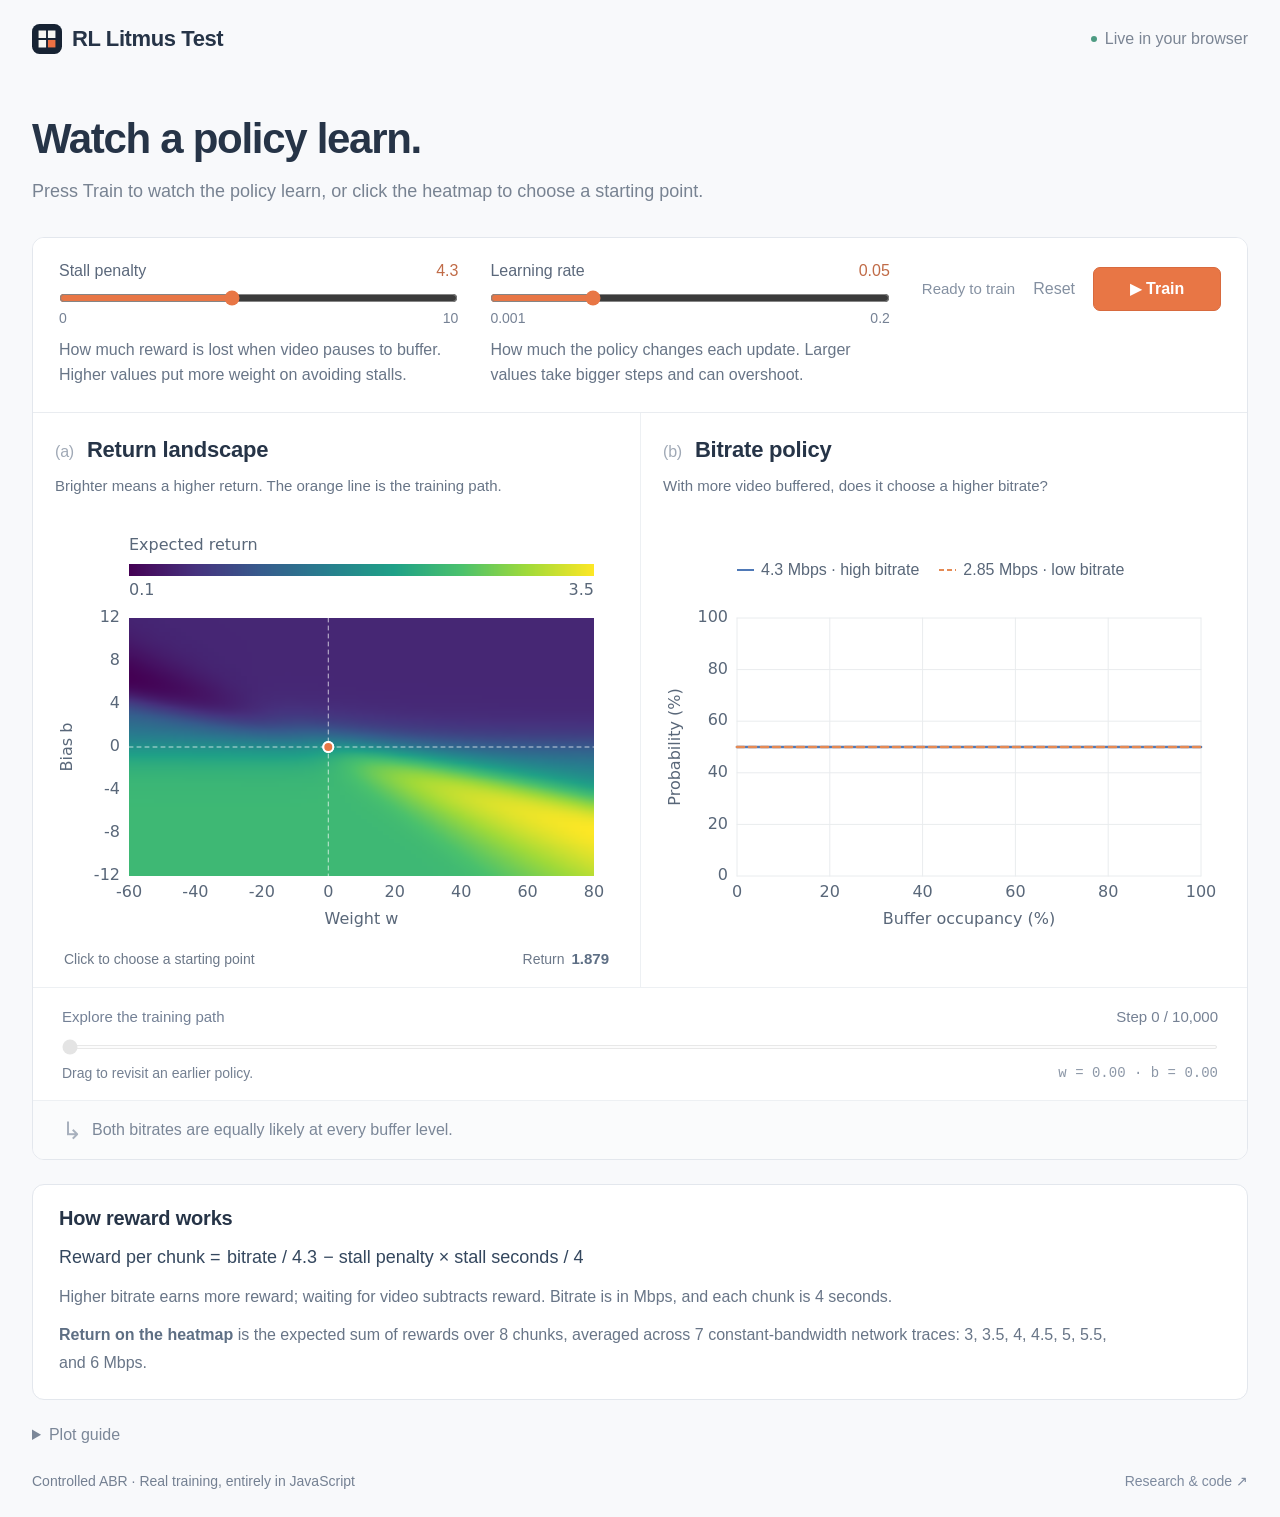
==== web/index.html @ ac9085ef "Simplify the training introduction without parameter values" ====
<!doctype html>
<html lang="en">
<head>
  <meta charset="utf-8">
  <meta name="viewport" content="width=device-width, initial-scale=1">
  <meta name="theme-color" content="#f8f9fb">
  <meta name="description" content="Train an ABR policy in your browser and watch its path across the return landscape and its bitrate choices change together.">
  <title>RL Litmus Test</title>
  <link rel="icon" href="./favicon.svg" type="image/svg+xml">
  <link rel="stylesheet" href="./style.css?v=20261016-origin0">
  <script type="module" src="./app.js?v=20261016-origin0"></script>
</head>
<body>
  <a class="skip" href="#experiment">Skip to the experiment</a>
  <header><a class="brand" href="./"><img src="./favicon.svg" alt="" width="30" height="30">RL Litmus Test</a><span class="local-note"><i aria-hidden="true"></i>Live in your browser</span></header>
  <main>
    <section class="intro"><h1>Watch a policy learn.</h1><p>Press Train to watch the policy learn, or click the heatmap to choose a starting point.</p></section>
    <section class="experiment" id="experiment" aria-label="Interactive ABR experiment">
      <div class="toolbar">
        <div class="setting-control"><label for="penalty">Stall penalty <output id="penalty-value" for="penalty">4.3</output></label><input id="penalty" type="range" min="0" max="10" step="0.1" value="4.3" aria-describedby="penalty-hint"><div class="range-limits" aria-hidden="true"><span>0</span><span>10</span></div><p id="penalty-hint">How much reward is lost when video pauses to buffer. Higher values put more weight on avoiding stalls.</p></div>
        <div class="setting-control"><label for="learning-rate">Learning rate <output id="learning-rate-value" for="learning-rate">0.05</output></label><input id="learning-rate" type="range" min="0.001" max="0.2" step="0.001" value="0.05" aria-describedby="learning-rate-hint"><div class="range-limits" aria-hidden="true"><span>0.001</span><span>0.2</span></div><p id="learning-rate-hint">How much the policy changes each update. Larger values take bigger steps and can overshoot.</p></div>
        <div class="actions"><span class="run-status" id="run-status" role="status">Preparing…</span><button id="reset-button" class="reset-button" disabled>Reset</button><button id="train-button" class="train-button" disabled>Getting ready…</button></div>
      </div>
      <p class="error" id="error-message" role="alert" hidden></p>
      <div class="plots">
        <section class="plot-panel" aria-labelledby="landscape-title"><div class="plot-heading"><h2 id="landscape-title"><span>(a)</span> Return landscape</h2><p>Brighter means a higher return. The orange line is the training path.</p></div><div class="map-wrap"><canvas id="landscape-chart" tabindex="0" role="img" aria-label="Expected return over policy weight and bias. Click to set the starting policy; arrow keys also move the starting point." title="Click to choose a starting point. Arrow keys move it when the map has keyboard focus."></canvas><div class="map-loading" id="map-loading">Computing the landscape…</div></div><div class="plot-footer"><span class="map-hint">Click to choose a starting point</span><span>Return <strong id="current-return">—</strong></span></div></section>
        <section class="plot-panel" aria-labelledby="policy-title"><div class="plot-heading"><h2 id="policy-title"><span>(b)</span> Bitrate policy</h2><p>With more video buffered, does it choose a higher bitrate?</p></div><div class="policy-visual"><div class="legend" aria-label="Bitrate legend"><span><i class="high-line" aria-hidden="true"></i>4.3 Mbps · high bitrate</span><span><i class="low-line" aria-hidden="true"></i>2.85 Mbps · low bitrate</span></div><canvas id="policy-chart" role="img" aria-label="Probability of selecting either bitrate as the video buffer fills"></canvas></div></section>
      </div>
      <div class="playback"><div class="playback-labels"><label for="timeline">Explore the training path</label><output id="step-label" for="timeline">Step 0 / 10,000</output></div><input id="timeline" type="range" min="0" max="0" value="0" step="1" disabled aria-describedby="timeline-hint"><div class="playback-notes"><span id="timeline-hint">Drag to revisit an earlier policy.</span><span id="parameters">w = 0.00 · b = 0.00</span></div></div>
      <div class="policy-note"><span aria-hidden="true">↳</span><p id="policy-summary">Choose a start, then train the policy.</p></div>
    </section>
    <section class="reward-guide" aria-labelledby="reward-title">
      <h2 id="reward-title">How reward works</h2>
      <p class="reward-formula" id="reward-formula"><span>Reward per chunk =</span> <span>bitrate / 4.3</span> <span>− stall penalty × stall seconds / 4</span></p>
      <p>Higher bitrate earns more reward; waiting for video subtracts reward. Bitrate is in Mbps, and each chunk is 4 seconds.</p>
      <p><strong>Return on the heatmap</strong> is the expected sum of rewards over 8 chunks, averaged across 7 constant-bandwidth network traces: 3, 3.5, 4, 4.5, 5, 5.5, and 6 Mbps.</p>
    </section>
    <details class="about" id="method-details"><summary>Plot guide</summary><div><p><strong>Heatmap:</strong> the axes are policy weight <em>w</em> and bias <em>b</em>. Color shows expected return; the orange line traces the training updates.</p><p><strong>Policy:</strong> the curves show each bitrate’s selection probability at the chosen step. Buffer occupancy of 100% means 60 seconds of video ready to play.</p><p><strong>Controls:</strong> drag the timeline to inspect earlier steps. Each run stops at 10,000 steps. Train again starts fresh. Reset, a setting change, or a heatmap click resets training.</p></div></details>
  </main>
  <footer><span>Controlled ABR · Real training, entirely in JavaScript</span><a href="https://github.com/illinois-nsai/Demystify_ML" target="_blank" rel="noreferrer">Research & code ↗</a></footer>
  <noscript><p class="error">Please enable JavaScript to explore the figure.</p></noscript>
</body>
</html>
---- web/style.css ----
:root{font-family:Inter,-apple-system,BlinkMacSystemFont,"Segoe UI",sans-serif;color:#263447;background:#f8f9fb;font-synthesis:none;--orange:#e87645;--muted:#788392;--border:#e3e7ed}*{box-sizing:border-box}body{margin:0}a{color:inherit;text-decoration:none}button,input,select{font:inherit}button{cursor:pointer}button:disabled{opacity:.5;cursor:wait}button:focus-visible,a:focus-visible,summary:focus-visible,input:focus-visible,select:focus-visible,canvas:focus-visible{outline:3px solid #e8764566;outline-offset:4px}[hidden]{display:none!important}.skip{position:absolute;left:20px;top:-50px;background:#fff;padding:10px;z-index:2}.skip:focus{top:10px}header,main,footer{max-width:1280px;margin:auto;padding-left:32px;padding-right:32px}header{height:77px;display:flex;align-items:center;justify-content:space-between}.brand{display:flex;align-items:center;gap:10px;font-size:22px;letter-spacing:-.4px;font-weight:650}.local-note{font-size:16px;color:#7b8594;display:flex;align-items:center;gap:8px}.local-note i{width:6px;height:6px;border-radius:50%;background:#4d9b82}.intro{padding:24px 0 29px}h1{font-size:42px;line-height:1.2;letter-spacing:-1.3px;font-weight:600;margin:13px 0 12px}.intro p{font-size:18px;line-height:1.75;color:#788392;margin:0}.experiment{background:#fff;border:1px solid var(--border);border-radius:12px;overflow:hidden;scroll-margin-top:15px}.toolbar{display:grid;grid-template-columns:minmax(0,1fr) minmax(0,1fr) auto;align-items:start;gap:32px;padding:24px 26px;border-bottom:1px solid #e9ecf0;background:#fff}.actions{display:flex;align-items:center;gap:18px;margin-left:auto;padding-top:5px}.run-status{font-size:15px;color:#8591a2;white-space:nowrap}.train-button{min-width:128px;background:var(--orange);border:1px solid #d86a3e;border-radius:7px;padding:11px 15px;color:#fff;font-size:16px;font-weight:600;white-space:nowrap}.train-button:hover{background:#dc6b3e}.train-button[data-running=true]{background:#2f4057;border-color:#2f4057}.reset-button{font-size:16px;color:#8490a1;background:none;border:0;padding:7px 0}.reset-button:hover{color:#c16a43}.plots{display:grid;grid-template-columns:1fr 1fr}.plot-panel{min-width:0;padding:24px 22px 16px}.plot-panel+.plot-panel{border-left:1px solid #edf0f3}.plot-heading h2{font-size:22px;font-weight:600;margin:0;letter-spacing:-.2px}.plot-heading h2 span{font-size:16px;font-weight:450;color:#a0a9b6;margin-right:7px}.plot-heading p{font-size:15px;line-height:1.7;color:#687587;margin:10px 0 13px;min-height:52px}.map-wrap{position:relative}canvas,.policy-visual{display:block;width:100%;height:400px}#landscape-chart{cursor:crosshair}.map-loading{position:absolute;inset:0;background:#fffffff0;display:flex;align-items:center;justify-content:center;font-size:16px;color:#8d97a6;pointer-events:none}.plot-footer{display:flex;align-items:center;justify-content:space-between;gap:12px;font-size:14px;color:#6c7889;padding:10px 9px 0;min-height:30px}.plot-footer strong{color:#5e6f85;font-size:15px;font-weight:550;font-variant-numeric:tabular-nums;margin-left:3px}.high-line{background:#4f79b7}.low-line{background:repeating-linear-gradient(90deg,#e58a54 0 5px,transparent 5px 8px)}.playback{padding:18px 29px 16px;border-top:1px solid #edf0f3}.playback-labels{display:flex;align-items:center;justify-content:space-between;gap:12px;font-size:15px;color:#748196}.playback-labels label{font-weight:500}.playback-labels output{font-size:15px;font-variant-numeric:tabular-nums;color:#758194}.playback input{display:block;width:100%;height:4px;margin:17px 0 13px;accent-color:var(--orange);cursor:pointer}.playback input:disabled{cursor:default;opacity:.5}.playback-notes{display:flex;justify-content:space-between;align-items:center;gap:12px;font-size:14px;color:#748092}.playback-notes #parameters{font-variant-numeric:tabular-nums;font-family:ui-monospace,SFMono-Regular,monospace;color:#8c97a7}.policy-note{display:flex;align-items:center;gap:10px;padding:15px 29px;background:#fafbfc;border-top:1px solid #edf0f3;min-height:51px}.policy-note>span{font-size:24px;color:#a7b0bd;line-height:1}.policy-note p{font-size:16px;line-height:1.7;color:#7b8798;margin:0}.policy-note[data-kind=learned] p{color:#41856f}.policy-note[data-kind=reversed] p{color:#b9694d}.about{margin-top:22px}.about summary{font-size:16px;color:#7b8798;cursor:pointer;width:fit-content}.about>div{max-width:900px;padding:6px 0}.about p{font-size:16px;line-height:1.85;color:#7c8797;margin:13px 0}.about strong{font-weight:600;color:#5e6f84}footer{display:flex;align-items:center;justify-content:space-between;font-size:14px;color:#748092;padding-top:25px;padding-bottom:28px}footer a{color:#7d8a9e}.error{font-size:16px;color:#ac6148;background:#fff0e9;border:1px solid #f1cdbd;padding:13px;margin:16px 24px;border-radius:6px;line-height:1.6}
@media(max-width:950px){header,main,footer{padding-left:24px;padding-right:24px}.toolbar{gap:22px;padding:18px 22px}.actions{gap:14px}.plot-panel{padding:22px 14px 15px}.plot-heading p{min-height:52px}.plot-footer{font-size:14px;padding-left:0;padding-right:0}canvas,.policy-visual{height:375px}}
@media(max-width:700px){.toolbar{gap:20px 24px}.actions{flex-basis:100%;justify-content:flex-end;border-top:1px solid #eef0f3;padding-top:15px;margin-left:0}.run-status{display:inline;margin-right:auto}.plots{grid-template-columns:1fr}.plot-panel{padding:24px 20px 17px}.plot-panel+.plot-panel{border-left:0;border-top:1px solid #e9ecf0}.plot-heading p{min-height:0;margin-bottom:13px}canvas,.policy-visual{height:365px}.plot-footer{font-size:14px}.playback{padding:20px 24px 17px}.policy-note{padding:16px 24px}.map-hint{font-size:14px}}
@media(max-width:440px){header,main,footer{padding-left:17px;padding-right:17px}header{height:70px}.brand{font-size:22px}.local-note{font-size:14px;gap:6px}.intro{padding:20px 0 23px}h1{font-size:36px;letter-spacing:-1px}.intro p{font-size:16px}.toolbar{padding:19px 20px;gap:18px}.plot-panel{padding:22px 13px 17px}.plot-heading{padding:0 5px}.plot-heading h2{font-size:20px}.plot-heading p{font-size:15px}.plot-footer{padding:11px 4px 0}canvas,.policy-visual{height:340px}.playback{padding:18px 20px 17px}.playback-notes{font-size:14px}.playback-notes #parameters{font-size:14px}.policy-note{padding:14px 20px}.policy-note p{font-size:15px}.about{margin-top:20px}footer{font-size:14px;gap:20px;align-items:flex-start;padding-top:23px}.train-button{min-width:128px}.local-note i{width:5px;height:5px}}
@media(prefers-reduced-motion:reduce){*{transition:none!important}}

/* Keep larger text readable without squeezing controls or legends. */
.plot-footer{flex-wrap:wrap;row-gap:10px;line-height:1.5}.plot-footer>span:last-child{white-space:nowrap}.playback-labels,.playback-notes,footer{flex-wrap:wrap;row-gap:10px}.playback-notes{line-height:1.6}.playback-notes #parameters{font-size:14px}.playback-labels{line-height:1.5}.policy-note{align-items:flex-start}.policy-note>span{padding-top:3px}.plot-heading p{line-height:1.75}.about summary{padding:4px 0}.train-button,.reset-button{min-height:44px}
@media(max-width:700px){.actions{flex-wrap:wrap}.plot-heading p{min-height:0}.playback-labels output{white-space:nowrap}}
@media(max-width:440px){.brand{font-size:20px;flex-shrink:0}.local-note{max-width:105px;line-height:1.4}.actions{gap:12px}.run-status{margin-right:auto}.plot-footer{font-size:14px}.playback-notes #parameters{font-size:14px}footer{gap:12px}.plot-heading h2 span{font-size:16px}}

.setting-control{min-width:0}
.setting-control label{display:flex;justify-content:space-between;gap:12px;font-size:16px;color:#5b687b;font-weight:500}
.setting-control output{color:#c06b47;font-variant-numeric:tabular-nums}
.setting-control input{width:100%;display:block;accent-color:var(--orange);height:20px;margin:8px 0 0;cursor:pointer}
.range-limits{display:flex;justify-content:space-between;font-size:14px;color:#758194;line-height:1.5;font-variant-numeric:tabular-nums}
.setting-control p{font-size:16px;line-height:1.6;color:#687587;margin:8px 0 0}
.reward-guide{margin-top:24px;padding:22px 26px;border:1px solid var(--border);border-radius:12px;background:#fff}
.reward-guide h2{font-size:20px;font-weight:600;letter-spacing:-.2px;margin:0 0 12px}
.reward-guide p{max-width:1050px;font-size:16px;line-height:1.75;color:#687587;margin:10px 0 0}
.reward-guide .reward-formula{display:flex;flex-wrap:wrap;gap:0 .35em;font-size:18px;font-weight:500;color:#34475e;margin-top:0}
.reward-guide strong{font-weight:600;color:#5e6f84}
@media(max-width:1100px){.toolbar{grid-template-columns:minmax(0,1fr) minmax(0,1fr)}.actions{grid-column:1/-1;justify-content:flex-end;border-top:1px solid #eef0f3;padding-top:16px;margin-left:0}.run-status{margin-right:auto}}
@media(max-width:540px){.toolbar{grid-template-columns:minmax(0,1fr);gap:20px}.reward-guide{padding:20px}.actions{gap:14px}.run-status{font-size:14px}.reset-button{padding:7px 0}.train-button{min-width:114px}}

/* Reserve the same total height for each plot, including its key. */
.policy-visual{display:flex;flex-direction:column}
.policy-visual canvas{height:0;min-height:0;flex:1}
.legend{display:flex;flex:0 0 auto;align-items:center;align-content:center;flex-wrap:wrap;gap:8px 20px;min-height:63px;padding:0 24px 0 74px;font-size:16px;line-height:1.5;color:#596779}
.legend>span{display:flex;align-items:center;gap:7px}
.legend i{width:17px;height:2px;display:inline-block;flex-shrink:0}
@media(max-width:440px){.legend{padding-left:16px;padding-right:16px}}
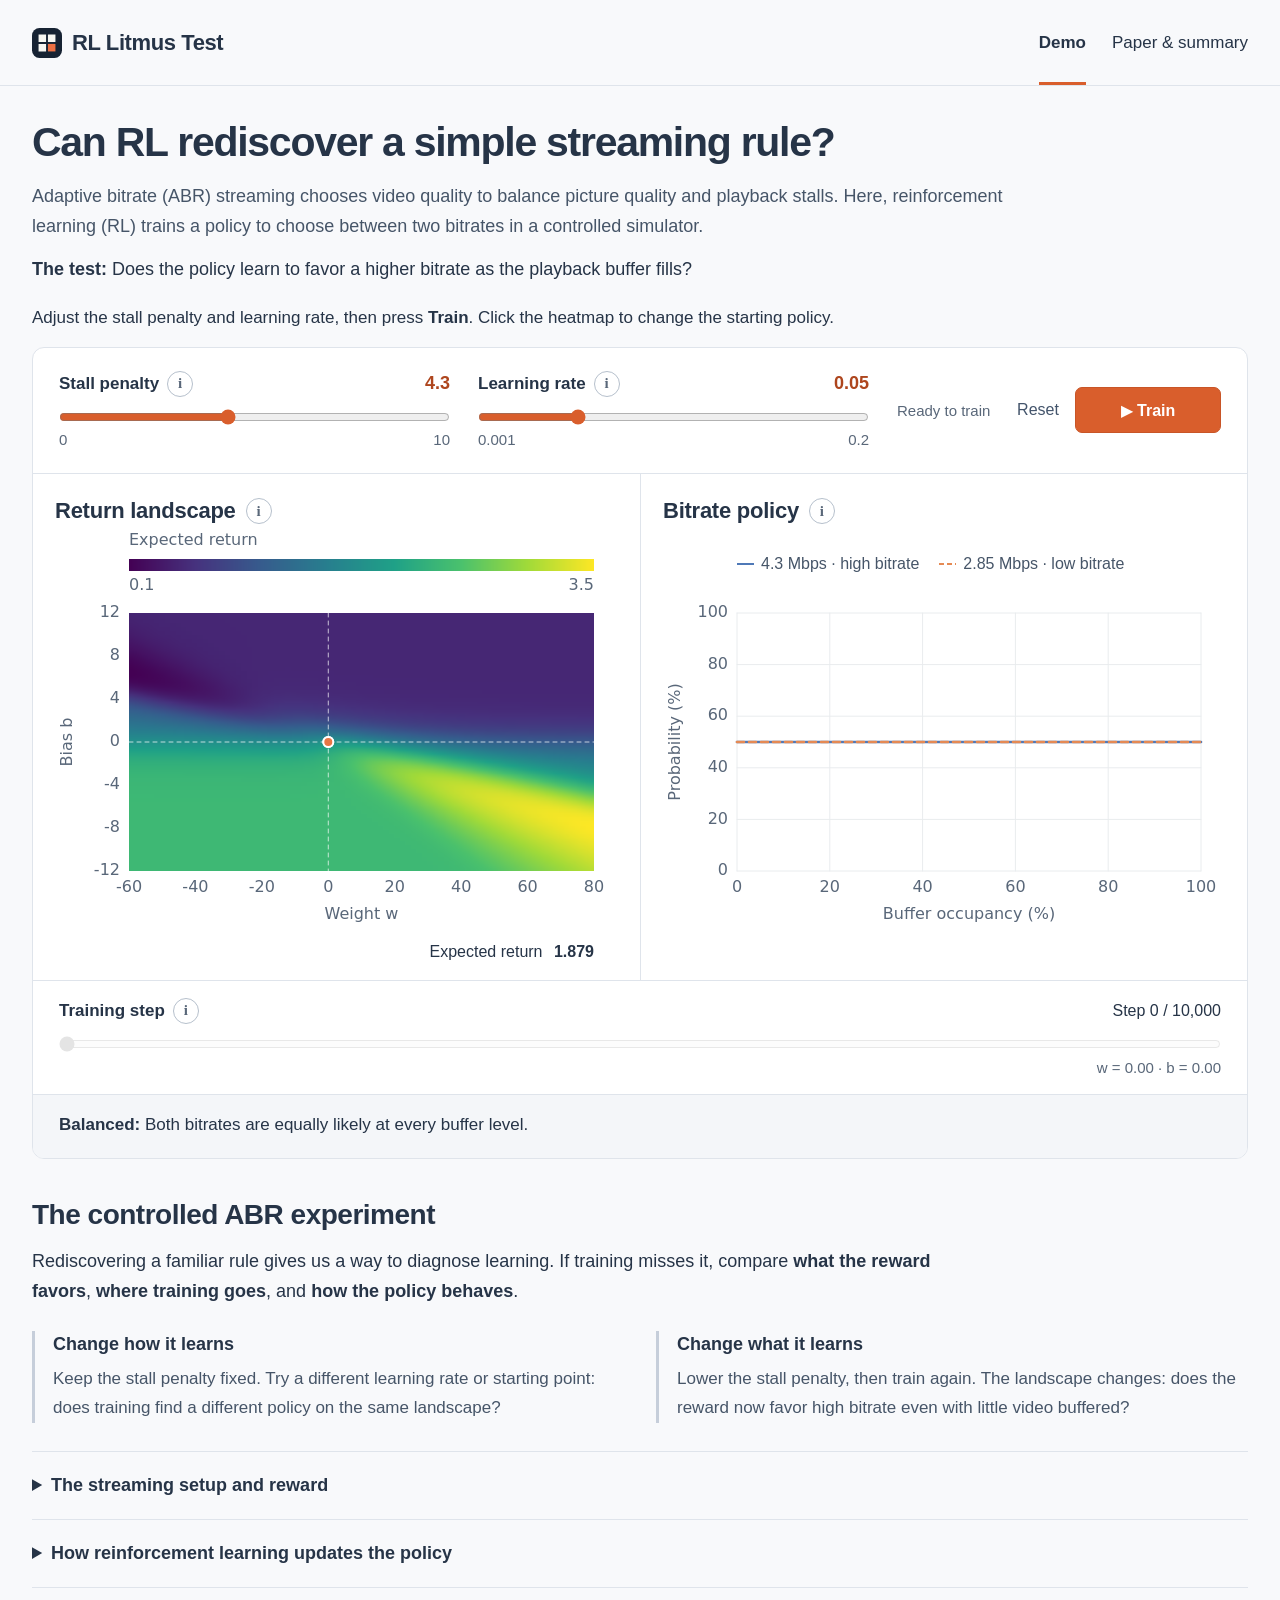
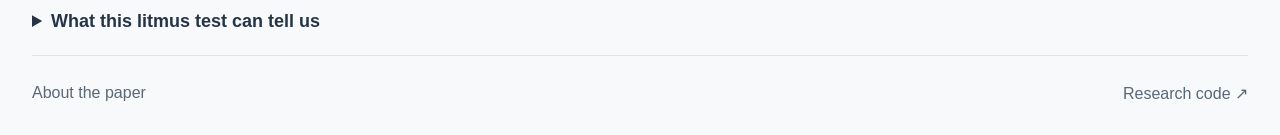
==== commit c4626741: "Explain the ABR litmus test and stabilize demo controls" ====
--- a/web/index.html
+++ b/web/index.html
@@ -4,40 +4,104 @@
   <meta charset="utf-8">
   <meta name="viewport" content="width=device-width, initial-scale=1">
   <meta name="theme-color" content="#f8f9fb">
-  <meta name="description" content="Train an ABR policy in your browser and watch its path across the return landscape and its bitrate choices change together.">
+  <meta name="description" content="Can reinforcement learning rediscover a familiar streaming rule? Train an ABR policy and inspect its reward, training path, and bitrate choices.">
   <title>RL Litmus Test</title>
   <link rel="icon" href="./favicon.svg" type="image/svg+xml">
-  <link rel="stylesheet" href="./style.css?v=20261016-origin0">
-  <script type="module" src="./app.js?v=20261016-origin0"></script>
+  <link rel="stylesheet" href="./style.css?v=20261018-teaching">
+  <script type="module" src="./ui.js?v=20261018-teaching"></script>
+  <script type="module" src="./app.js?v=20261018-teaching"></script>
 </head>
 <body>
   <a class="skip" href="#experiment">Skip to the experiment</a>
-  <header><a class="brand" href="./"><img src="./favicon.svg" alt="" width="30" height="30">RL Litmus Test</a><span class="local-note"><i aria-hidden="true"></i>Live in your browser</span></header>
+  <header class="site-header">
+    <a class="brand" href="./"><img src="./favicon.svg" alt="" width="30" height="30">RL Litmus Test</a>
+    <nav class="site-nav" aria-label="Main navigation"><a href="./" aria-current="page">Demo</a><a href="./paper.html">Paper &amp; summary</a></nav>
+  </header>
   <main>
-    <section class="intro"><h1>Watch a policy learn.</h1><p>Press Train to watch the policy learn, or click the heatmap to choose a starting point.</p></section>
+    <section class="intro" aria-labelledby="demo-title">
+      <h1 id="demo-title">Can RL rediscover a simple streaming rule?</h1>
+      <p>Adaptive bitrate (ABR) streaming chooses video quality to balance picture quality and playback stalls. Here, reinforcement learning (RL) trains a policy to choose between two bitrates in a controlled simulator.</p>
+      <p class="demo-question"><strong>The test:</strong> Does the policy learn to favor a higher bitrate as the playback buffer fills?</p>
+    </section>
+    <p class="start-guide">Adjust the stall penalty and learning rate, then press <strong>Train</strong>. Click the heatmap to change the starting policy.</p>
     <section class="experiment" id="experiment" aria-label="Interactive ABR experiment">
       <div class="toolbar">
-        <div class="setting-control"><label for="penalty">Stall penalty <output id="penalty-value" for="penalty">4.3</output></label><input id="penalty" type="range" min="0" max="10" step="0.1" value="4.3" aria-describedby="penalty-hint"><div class="range-limits" aria-hidden="true"><span>0</span><span>10</span></div><p id="penalty-hint">How much reward is lost when video pauses to buffer. Higher values put more weight on avoiding stalls.</p></div>
-        <div class="setting-control"><label for="learning-rate">Learning rate <output id="learning-rate-value" for="learning-rate">0.05</output></label><input id="learning-rate" type="range" min="0.001" max="0.2" step="0.001" value="0.05" aria-describedby="learning-rate-hint"><div class="range-limits" aria-hidden="true"><span>0.001</span><span>0.2</span></div><p id="learning-rate-hint">How much the policy changes each update. Larger values take bigger steps and can overshoot.</p></div>
+        <div class="setting-control">
+          <div class="setting-label"><label for="penalty">Stall penalty</label><button type="button" class="info-button" data-help="tip-penalty" aria-label="About stall penalty" aria-controls="tip-penalty" aria-expanded="false">i</button><output id="penalty-value" for="penalty">4.3</output></div>
+          <input id="penalty" type="range" min="0" max="10" step="0.1" value="4.3" aria-describedby="tip-penalty">
+          <div class="range-limits" aria-hidden="true"><span>0</span><span>10</span></div>
+          <div class="info-popover" id="tip-penalty" role="tooltip" hidden><p>How strongly the reward penalizes time spent waiting for video. A larger penalty makes avoiding stalls more valuable relative to picture quality. Changing it changes the return landscape and resets training.</p></div>
+        </div>
+        <div class="setting-control">
+          <div class="setting-label"><label for="learning-rate">Learning rate</label><button type="button" class="info-button" data-help="tip-rate" aria-label="About learning rate" aria-controls="tip-rate" aria-expanded="false">i</button><output id="learning-rate-value" for="learning-rate">0.05</output></div>
+          <input id="learning-rate" type="range" min="0.001" max="0.2" step="0.001" value="0.05" aria-describedby="tip-rate">
+          <div class="range-limits" aria-hidden="true"><span>0.001</span><span>0.2</span></div>
+          <div class="info-popover" id="tip-rate" role="tooltip" hidden><p>Sets the scale of each training update. Larger steps can move faster but can also overshoot useful regions. Changing it resets training; the return landscape stays the same.</p></div>
+        </div>
         <div class="actions"><span class="run-status" id="run-status" role="status">Preparing…</span><button id="reset-button" class="reset-button" disabled>Reset</button><button id="train-button" class="train-button" disabled>Getting ready…</button></div>
       </div>
       <p class="error" id="error-message" role="alert" hidden></p>
       <div class="plots">
-        <section class="plot-panel" aria-labelledby="landscape-title"><div class="plot-heading"><h2 id="landscape-title"><span>(a)</span> Return landscape</h2><p>Brighter means a higher return. The orange line is the training path.</p></div><div class="map-wrap"><canvas id="landscape-chart" tabindex="0" role="img" aria-label="Expected return over policy weight and bias. Click to set the starting policy; arrow keys also move the starting point." title="Click to choose a starting point. Arrow keys move it when the map has keyboard focus."></canvas><div class="map-loading" id="map-loading">Computing the landscape…</div></div><div class="plot-footer"><span class="map-hint">Click to choose a starting point</span><span>Return <strong id="current-return">—</strong></span></div></section>
-        <section class="plot-panel" aria-labelledby="policy-title"><div class="plot-heading"><h2 id="policy-title"><span>(b)</span> Bitrate policy</h2><p>With more video buffered, does it choose a higher bitrate?</p></div><div class="policy-visual"><div class="legend" aria-label="Bitrate legend"><span><i class="high-line" aria-hidden="true"></i>4.3 Mbps · high bitrate</span><span><i class="low-line" aria-hidden="true"></i>2.85 Mbps · low bitrate</span></div><canvas id="policy-chart" role="img" aria-label="Probability of selecting either bitrate as the video buffer fills"></canvas></div></section>
+        <section class="plot-panel" aria-labelledby="landscape-title">
+          <div class="plot-heading"><h2 id="landscape-title">Return landscape</h2><button type="button" class="info-button" data-help="tip-landscape" aria-label="About the return landscape" aria-controls="tip-landscape" aria-expanded="false">i</button></div>
+          <div class="info-popover" id="tip-landscape" role="tooltip" hidden><p>Each point is a policy with weight <em>w</em> and bias <em>b</em>. Brighter colors mean higher expected total reward. The orange line traces training; the dot marks the selected step. Arrow keys move the starting point when the heatmap has keyboard focus.</p></div>
+          <div class="map-wrap"><canvas id="landscape-chart" tabindex="0" role="img" aria-label="Expected return over policy weight and bias. Click to set the starting policy; arrow keys also move the starting point."></canvas><div class="map-loading" id="map-loading">Computing the landscape…</div></div>
+          <div class="plot-footer"><span>Expected return <strong id="current-return">—</strong></span></div>
+        </section>
+        <section class="plot-panel" aria-labelledby="policy-title">
+          <div class="plot-heading"><h2 id="policy-title">Bitrate policy</h2><button type="button" class="info-button" data-help="tip-policy" aria-label="About the bitrate policy" aria-controls="tip-policy" aria-expanded="false">i</button></div>
+          <div class="info-popover" id="tip-policy" role="tooltip" hidden><p>A policy is the rule for choosing the next chunk’s bitrate. These curves show each choice’s probability as the playback buffer fills. A full buffer holds 60 seconds of video. The buffer-based heuristic favors higher bitrate when more video is buffered.</p></div>
+          <div class="policy-visual"><div class="legend" aria-label="Bitrate legend"><span><i class="high-line" aria-hidden="true"></i>4.3 Mbps · high bitrate</span><span><i class="low-line" aria-hidden="true"></i>2.85 Mbps · low bitrate</span></div><canvas id="policy-chart" role="img" aria-label="Probability of selecting either bitrate as the video buffer fills"></canvas></div>
+        </section>
       </div>
-      <div class="playback"><div class="playback-labels"><label for="timeline">Explore the training path</label><output id="step-label" for="timeline">Step 0 / 10,000</output></div><input id="timeline" type="range" min="0" max="0" value="0" step="1" disabled aria-describedby="timeline-hint"><div class="playback-notes"><span id="timeline-hint">Drag to revisit an earlier policy.</span><span id="parameters">w = 0.00 · b = 0.00</span></div></div>
-      <div class="policy-note"><span aria-hidden="true">↳</span><p id="policy-summary">Choose a start, then train the policy.</p></div>
+      <div class="playback">
+        <div class="playback-labels"><div class="label-with-info"><label for="timeline">Training step</label><button type="button" class="info-button" data-help="tip-timeline" aria-label="About the training timeline" aria-controls="tip-timeline" aria-expanded="false">i</button></div><output id="step-label" for="timeline">Step 0 / 10,000</output></div>
+        <div class="info-popover" id="tip-timeline" role="tooltip" hidden><p>Drag to revisit any recorded policy; this pauses training. Each run stops at 10,000 steps. Train again starts a fresh run. Reset returns to the chosen starting policy without training.</p></div>
+        <input id="timeline" type="range" min="0" max="0" value="0" step="1" disabled aria-describedby="tip-timeline">
+        <div class="playback-notes"><span id="parameters">w = 0.00 · b = 0.00</span></div>
+      </div>
+      <div class="policy-note"><p><strong id="policy-label">Initial policy:</strong> <span id="policy-summary">Preparing the experiment.</span></p></div>
     </section>
-    <section class="reward-guide" aria-labelledby="reward-title">
-      <h2 id="reward-title">How reward works</h2>
-      <p class="reward-formula" id="reward-formula"><span>Reward per chunk =</span> <span>bitrate / 4.3</span> <span>− stall penalty × stall seconds / 4</span></p>
-      <p>Higher bitrate earns more reward; waiting for video subtracts reward. Bitrate is in Mbps, and each chunk is 4 seconds.</p>
-      <p><strong>Return on the heatmap</strong> is the expected sum of rewards over 8 chunks, averaged across 7 constant-bandwidth network traces: 3, 3.5, 4, 4.5, 5, 5.5, and 6 Mbps.</p>
+
+    <section class="explanation" aria-labelledby="experiment-title">
+      <div class="explanation-intro"><h2 id="experiment-title">The controlled ABR experiment</h2><p>Rediscovering a familiar rule gives us a way to diagnose learning. If training misses it, compare <strong>what the reward favors</strong>, <strong>where training goes</strong>, and <strong>how the policy behaves</strong>.</p></div>
+      <div class="comparison">
+        <div><h3>Change how it learns</h3><p>Keep the stall penalty fixed. Try a different learning rate or starting point: does training find a different policy on the same landscape?</p></div>
+        <div><h3>Change what it learns</h3><p>Lower the stall penalty, then train again. The landscape changes: does the reward now favor high bitrate even with little video buffered?</p></div>
+      </div>
+      <details class="about" id="method-details">
+        <summary>The streaming setup and reward</summary>
+        <div class="details-body">
+          <p>Each episode streams <strong>8 chunks of 4 seconds</strong>, choosing either <strong>2.85 or 4.3 Mbps</strong> for each chunk. Downloading a chunk adds playable video to the buffer; playback drains it. If downloading takes longer than the available buffer, playback stalls. Buffer occupancy is shown from 0% to 100%, with 100% equal to 60 seconds.</p>
+          <p>The simulator uses <strong>7 constant-bandwidth network traces</strong>: 3, 3.5, 4, 4.5, 5, 5.5, and 6 Mbps. Holding these conditions fixed makes the relationship between rewards, training, and behavior easier to inspect.</p>
+          <p class="reward-formula" id="reward-formula"><span>Reward per chunk =</span> <span>bitrate / 4.3</span> <span>− stall penalty × stall seconds / 4</span></p>
+          <p>Higher bitrate earns more reward; stalling subtracts reward. Bitrate is in Mbps. The heatmap shows <strong>expected return</strong>: the sum of rewards over an episode, averaged across the seven traces. Within each trace, all possible bitrate sequences are weighted by their probabilities under the policy.</p>
+        </div>
+      </details>
+      <details class="about" id="rl-details">
+        <summary>How reinforcement learning updates the policy</summary>
+        <div class="details-body">
+          <p>The policy has two trainable parameters: weight <em>w</em> and bias <em>b</em>. Together they determine the probability of choosing high bitrate at each buffer level:</p>
+          <p class="math-line">P(high bitrate) = sigmoid(w × buffer seconds / 60 + b)</p>
+          <p>Each training step samples 16 streaming episodes. REINFORCE, a policy-gradient method, uses the rewards that follow each choice to estimate an update. There are no examples of the heuristic’s decisions to imitate.</p>
+          <p class="math-line" aria-label="The policy gradient estimate is the average, over sampled episodes and time steps, of future return times the gradient of the log action probability.">ĝ = average of G<sub>t</sub> ∇<sub>θ</sub> log π<sub>θ</sub>(a<sub>t</sub> | s<sub>t</sub>)</p>
+          <p>Here θ = (w, b), π is the policy, and G<sub>t</sub> is the total reward from step <em>t</em> onward. This is the core gradient estimate; the implementation also adds a small entropy bonus (0.01) to encourage exploration and uses Adam to update the parameters.</p>
+          <p><strong>Training is computed anew in your browser.</strong> The heatmap evaluates a grid of policies; it does not store their training paths. This small policy and short simulator make both computations fast. Every run has 10,000 updates and a fixed random seed, so identical settings and starting points reproduce the same trajectory.</p>
+        </div>
+      </details>
+      <details class="about" id="diagnosis-details">
+        <summary>What this litmus test can tell us</summary>
+        <div class="details-body">
+          <p><strong>Heuristic rediscovery is a diagnostic check.</strong> Before asking RL for a better controller, test whether it can recover a familiar one. The full paper asks for appropriate behavior, performance comparable to the heuristic, and reliability across runs.</p>
+          <p><strong>Optimization problem:</strong> a useful policy may exist, but training misses it. The landscape has ridges and plateaus; neither a small policy nor gradient ascent guarantees a good solution.</p>
+          <p><strong>Objective problem:</strong> training may successfully optimize a reward that favors the wrong behavior. Changing the learning rate cannot fix an incentive to ignore stalls.</p>
+          <p>The labels below the plots describe the selected policy’s preferences. <strong>Conservative</strong> and <strong>aggressive</strong> are descriptions, not automatic failures. Recovering a buffer-based pattern is useful evidence, but this demo does not compare performance against the paper’s heuristic baseline or test reliability across random seeds.</p>
+          <p>Training and evaluation use the same controlled traces. A successful run here does not establish performance on real networks. Read the <a href="./paper.html">paper and summary</a> for the broader method and experiments.</p>
+        </div>
+      </details>
     </section>
-    <details class="about" id="method-details"><summary>Plot guide</summary><div><p><strong>Heatmap:</strong> the axes are policy weight <em>w</em> and bias <em>b</em>. Color shows expected return; the orange line traces the training updates.</p><p><strong>Policy:</strong> the curves show each bitrate’s selection probability at the chosen step. Buffer occupancy of 100% means 60 seconds of video ready to play.</p><p><strong>Controls:</strong> drag the timeline to inspect earlier steps. Each run stops at 10,000 steps. Train again starts fresh. Reset, a setting change, or a heatmap click resets training.</p></div></details>
   </main>
-  <footer><span>Controlled ABR · Real training, entirely in JavaScript</span><a href="https://github.com/illinois-nsai/Demystify_ML" target="_blank" rel="noreferrer">Research & code ↗</a></footer>
-  <noscript><p class="error">Please enable JavaScript to explore the figure.</p></noscript>
+  <footer><a href="./paper.html">About the paper</a><a href="https://github.com/illinois-nsai/Demystify_ML" target="_blank" rel="noreferrer">Research code ↗</a></footer>
+  <noscript><p class="error">Please enable JavaScript to use the demo.</p></noscript>
 </body>
 </html>
--- a/web/style.css
+++ b/web/style.css
@@ -1,32 +1,175 @@
-:root{font-family:Inter,-apple-system,BlinkMacSystemFont,"Segoe UI",sans-serif;color:#263447;background:#f8f9fb;font-synthesis:none;--orange:#e87645;--muted:#788392;--border:#e3e7ed}*{box-sizing:border-box}body{margin:0}a{color:inherit;text-decoration:none}button,input,select{font:inherit}button{cursor:pointer}button:disabled{opacity:.5;cursor:wait}button:focus-visible,a:focus-visible,summary:focus-visible,input:focus-visible,select:focus-visible,canvas:focus-visible{outline:3px solid #e8764566;outline-offset:4px}[hidden]{display:none!important}.skip{position:absolute;left:20px;top:-50px;background:#fff;padding:10px;z-index:2}.skip:focus{top:10px}header,main,footer{max-width:1280px;margin:auto;padding-left:32px;padding-right:32px}header{height:77px;display:flex;align-items:center;justify-content:space-between}.brand{display:flex;align-items:center;gap:10px;font-size:22px;letter-spacing:-.4px;font-weight:650}.local-note{font-size:16px;color:#7b8594;display:flex;align-items:center;gap:8px}.local-note i{width:6px;height:6px;border-radius:50%;background:#4d9b82}.intro{padding:24px 0 29px}h1{font-size:42px;line-height:1.2;letter-spacing:-1.3px;font-weight:600;margin:13px 0 12px}.intro p{font-size:18px;line-height:1.75;color:#788392;margin:0}.experiment{background:#fff;border:1px solid var(--border);border-radius:12px;overflow:hidden;scroll-margin-top:15px}.toolbar{display:grid;grid-template-columns:minmax(0,1fr) minmax(0,1fr) auto;align-items:start;gap:32px;padding:24px 26px;border-bottom:1px solid #e9ecf0;background:#fff}.actions{display:flex;align-items:center;gap:18px;margin-left:auto;padding-top:5px}.run-status{font-size:15px;color:#8591a2;white-space:nowrap}.train-button{min-width:128px;background:var(--orange);border:1px solid #d86a3e;border-radius:7px;padding:11px 15px;color:#fff;font-size:16px;font-weight:600;white-space:nowrap}.train-button:hover{background:#dc6b3e}.train-button[data-running=true]{background:#2f4057;border-color:#2f4057}.reset-button{font-size:16px;color:#8490a1;background:none;border:0;padding:7px 0}.reset-button:hover{color:#c16a43}.plots{display:grid;grid-template-columns:1fr 1fr}.plot-panel{min-width:0;padding:24px 22px 16px}.plot-panel+.plot-panel{border-left:1px solid #edf0f3}.plot-heading h2{font-size:22px;font-weight:600;margin:0;letter-spacing:-.2px}.plot-heading h2 span{font-size:16px;font-weight:450;color:#a0a9b6;margin-right:7px}.plot-heading p{font-size:15px;line-height:1.7;color:#687587;margin:10px 0 13px;min-height:52px}.map-wrap{position:relative}canvas,.policy-visual{display:block;width:100%;height:400px}#landscape-chart{cursor:crosshair}.map-loading{position:absolute;inset:0;background:#fffffff0;display:flex;align-items:center;justify-content:center;font-size:16px;color:#8d97a6;pointer-events:none}.plot-footer{display:flex;align-items:center;justify-content:space-between;gap:12px;font-size:14px;color:#6c7889;padding:10px 9px 0;min-height:30px}.plot-footer strong{color:#5e6f85;font-size:15px;font-weight:550;font-variant-numeric:tabular-nums;margin-left:3px}.high-line{background:#4f79b7}.low-line{background:repeating-linear-gradient(90deg,#e58a54 0 5px,transparent 5px 8px)}.playback{padding:18px 29px 16px;border-top:1px solid #edf0f3}.playback-labels{display:flex;align-items:center;justify-content:space-between;gap:12px;font-size:15px;color:#748196}.playback-labels label{font-weight:500}.playback-labels output{font-size:15px;font-variant-numeric:tabular-nums;color:#758194}.playback input{display:block;width:100%;height:4px;margin:17px 0 13px;accent-color:var(--orange);cursor:pointer}.playback input:disabled{cursor:default;opacity:.5}.playback-notes{display:flex;justify-content:space-between;align-items:center;gap:12px;font-size:14px;color:#748092}.playback-notes #parameters{font-variant-numeric:tabular-nums;font-family:ui-monospace,SFMono-Regular,monospace;color:#8c97a7}.policy-note{display:flex;align-items:center;gap:10px;padding:15px 29px;background:#fafbfc;border-top:1px solid #edf0f3;min-height:51px}.policy-note>span{font-size:24px;color:#a7b0bd;line-height:1}.policy-note p{font-size:16px;line-height:1.7;color:#7b8798;margin:0}.policy-note[data-kind=learned] p{color:#41856f}.policy-note[data-kind=reversed] p{color:#b9694d}.about{margin-top:22px}.about summary{font-size:16px;color:#7b8798;cursor:pointer;width:fit-content}.about>div{max-width:900px;padding:6px 0}.about p{font-size:16px;line-height:1.85;color:#7c8797;margin:13px 0}.about strong{font-weight:600;color:#5e6f84}footer{display:flex;align-items:center;justify-content:space-between;font-size:14px;color:#748092;padding-top:25px;padding-bottom:28px}footer a{color:#7d8a9e}.error{font-size:16px;color:#ac6148;background:#fff0e9;border:1px solid #f1cdbd;padding:13px;margin:16px 24px;border-radius:6px;line-height:1.6}
-@media(max-width:950px){header,main,footer{padding-left:24px;padding-right:24px}.toolbar{gap:22px;padding:18px 22px}.actions{gap:14px}.plot-panel{padding:22px 14px 15px}.plot-heading p{min-height:52px}.plot-footer{font-size:14px;padding-left:0;padding-right:0}canvas,.policy-visual{height:375px}}
-@media(max-width:700px){.toolbar{gap:20px 24px}.actions{flex-basis:100%;justify-content:flex-end;border-top:1px solid #eef0f3;padding-top:15px;margin-left:0}.run-status{display:inline;margin-right:auto}.plots{grid-template-columns:1fr}.plot-panel{padding:24px 20px 17px}.plot-panel+.plot-panel{border-left:0;border-top:1px solid #e9ecf0}.plot-heading p{min-height:0;margin-bottom:13px}canvas,.policy-visual{height:365px}.plot-footer{font-size:14px}.playback{padding:20px 24px 17px}.policy-note{padding:16px 24px}.map-hint{font-size:14px}}
-@media(max-width:440px){header,main,footer{padding-left:17px;padding-right:17px}header{height:70px}.brand{font-size:22px}.local-note{font-size:14px;gap:6px}.intro{padding:20px 0 23px}h1{font-size:36px;letter-spacing:-1px}.intro p{font-size:16px}.toolbar{padding:19px 20px;gap:18px}.plot-panel{padding:22px 13px 17px}.plot-heading{padding:0 5px}.plot-heading h2{font-size:20px}.plot-heading p{font-size:15px}.plot-footer{padding:11px 4px 0}canvas,.policy-visual{height:340px}.playback{padding:18px 20px 17px}.playback-notes{font-size:14px}.playback-notes #parameters{font-size:14px}.policy-note{padding:14px 20px}.policy-note p{font-size:15px}.about{margin-top:20px}footer{font-size:14px;gap:20px;align-items:flex-start;padding-top:23px}.train-button{min-width:128px}.local-note i{width:5px;height:5px}}
-@media(prefers-reduced-motion:reduce){*{transition:none!important}}
-
-/* Keep larger text readable without squeezing controls or legends. */
-.plot-footer{flex-wrap:wrap;row-gap:10px;line-height:1.5}.plot-footer>span:last-child{white-space:nowrap}.playback-labels,.playback-notes,footer{flex-wrap:wrap;row-gap:10px}.playback-notes{line-height:1.6}.playback-notes #parameters{font-size:14px}.playback-labels{line-height:1.5}.policy-note{align-items:flex-start}.policy-note>span{padding-top:3px}.plot-heading p{line-height:1.75}.about summary{padding:4px 0}.train-button,.reset-button{min-height:44px}
-@media(max-width:700px){.actions{flex-wrap:wrap}.plot-heading p{min-height:0}.playback-labels output{white-space:nowrap}}
-@media(max-width:440px){.brand{font-size:20px;flex-shrink:0}.local-note{max-width:105px;line-height:1.4}.actions{gap:12px}.run-status{margin-right:auto}.plot-footer{font-size:14px}.playback-notes #parameters{font-size:14px}footer{gap:12px}.plot-heading h2 span{font-size:16px}}
-
-.setting-control{min-width:0}
-.setting-control label{display:flex;justify-content:space-between;gap:12px;font-size:16px;color:#5b687b;font-weight:500}
-.setting-control output{color:#c06b47;font-variant-numeric:tabular-nums}
-.setting-control input{width:100%;display:block;accent-color:var(--orange);height:20px;margin:8px 0 0;cursor:pointer}
-.range-limits{display:flex;justify-content:space-between;font-size:14px;color:#758194;line-height:1.5;font-variant-numeric:tabular-nums}
-.setting-control p{font-size:16px;line-height:1.6;color:#687587;margin:8px 0 0}
-.reward-guide{margin-top:24px;padding:22px 26px;border:1px solid var(--border);border-radius:12px;background:#fff}
-.reward-guide h2{font-size:20px;font-weight:600;letter-spacing:-.2px;margin:0 0 12px}
-.reward-guide p{max-width:1050px;font-size:16px;line-height:1.75;color:#687587;margin:10px 0 0}
-.reward-guide .reward-formula{display:flex;flex-wrap:wrap;gap:0 .35em;font-size:18px;font-weight:500;color:#34475e;margin-top:0}
-.reward-guide strong{font-weight:600;color:#5e6f84}
-@media(max-width:1100px){.toolbar{grid-template-columns:minmax(0,1fr) minmax(0,1fr)}.actions{grid-column:1/-1;justify-content:flex-end;border-top:1px solid #eef0f3;padding-top:16px;margin-left:0}.run-status{margin-right:auto}}
-@media(max-width:540px){.toolbar{grid-template-columns:minmax(0,1fr);gap:20px}.reward-guide{padding:20px}.actions{gap:14px}.run-status{font-size:14px}.reset-button{padding:7px 0}.train-button{min-width:114px}}
-
-/* Reserve the same total height for each plot, including its key. */
-.policy-visual{display:flex;flex-direction:column}
-.policy-visual canvas{height:0;min-height:0;flex:1}
-.legend{display:flex;flex:0 0 auto;align-items:center;align-content:center;flex-wrap:wrap;gap:8px 20px;min-height:63px;padding:0 24px 0 74px;font-size:16px;line-height:1.5;color:#596779}
-.legend>span{display:flex;align-items:center;gap:7px}
-.legend i{width:17px;height:2px;display:inline-block;flex-shrink:0}
-@media(max-width:440px){.legend{padding-left:16px;padding-right:16px}}
+:root {
+  font-family: -apple-system, BlinkMacSystemFont, "Segoe UI", sans-serif;
+  color: #263447;
+  background: #f8f9fb;
+  font-synthesis: none;
+  --orange: #d95e2c;
+  --muted: #596779;
+  --border: #dfe4eb;
+}
+* { box-sizing: border-box; }
+body { margin: 0; }
+a { color: inherit; text-decoration: none; }
+button, input { font: inherit; }
+button { cursor: pointer; }
+button:disabled { opacity: .55; cursor: default; }
+button:focus-visible, a:focus-visible, summary:focus-visible, input:focus-visible, canvas:focus-visible {
+  outline: 3px solid #d95e2c80; outline-offset: 4px;
+}
+[hidden] { display: none !important; }
+.skip { position: absolute; left: 20px; top: -60px; background: white; padding: 12px; z-index: 20; }
+.skip:focus { top: 10px; }
+header, main, footer { max-width: 1280px; margin: auto; padding-left: 32px; padding-right: 32px; }
+.site-header { min-height: 86px; display: flex; align-items: center; justify-content: space-between; gap: 24px; border-bottom: 1px solid var(--border); }
+.brand { display: inline-flex; align-items: center; gap: 10px; font-size: 22px; font-weight: 650; letter-spacing: -.4px; white-space: nowrap; }
+.site-nav { display: flex; gap: 26px; align-self: stretch; align-items: stretch; }
+.site-nav a { display: flex; align-items: center; font-size: 17px; border-bottom: 3px solid transparent; padding-top: 3px; }
+.site-nav a[aria-current="page"] { border-bottom-color: var(--orange); font-weight: 600; }
+.site-nav a:hover, footer a:hover { color: #b64921; }
+.intro { padding: 32px 0 20px; }
+h1 { font-size: clamp(32px, 3.2vw, 42px); line-height: 1.18; letter-spacing: -1.25px; font-weight: 650; margin: 0 0 16px; }
+.intro p { max-width: 980px; font-size: 18px; line-height: 1.65; margin: 0; color: #465568; }
+.intro .demo-question { margin-top: 13px; color: #263447; }
+strong { font-weight: 650; }
+.start-guide { font-size: 17px; line-height: 1.6; margin: 0 0 15px; }
+.experiment { background: white; border: 1px solid var(--border); border-radius: 12px; overflow: hidden; scroll-margin-top: 16px; }
+.toolbar { display: grid; grid-template-columns: minmax(0, 1fr) minmax(0, 1fr) 324px; gap: 28px; align-items: center; padding: 22px 26px; border-bottom: 1px solid var(--border); }
+.setting-control { min-width: 0; }
+.setting-label { display: flex; align-items: center; gap: 8px; min-height: 28px; }
+.setting-label label { font-size: 17px; font-weight: 600; }
+.setting-label output { margin-left: auto; font-size: 18px; color: #ae461e; font-weight: 600; font-variant-numeric: tabular-nums; }
+.setting-control input { width: 100%; display: block; accent-color: var(--orange); height: 24px; margin: 7px 0 0; cursor: pointer; }
+.range-limits { display: flex; justify-content: space-between; font-size: 15px; color: var(--muted); line-height: 1.5; font-variant-numeric: tabular-nums; }
+.actions { display: grid; grid-template-columns: 104px 54px 146px; gap: 10px; align-items: center; }
+.run-status { font-size: 15px; color: var(--muted); white-space: nowrap; }
+.train-button { width: 146px; min-height: 46px; padding: 10px 8px; border: 1px solid #c85527; border-radius: 7px; background: var(--orange); color: white; font-size: 16px; font-weight: 600; white-space: nowrap; }
+.train-button:hover:enabled { background: #c45125; }
+.train-button[data-running="true"] { background: #2f4057; border-color: #2f4057; }
+.reset-button { width: 54px; min-height: 46px; padding: 8px 0; background: none; border: 0; color: #43546b; font-size: 16px; }
+.reset-button:hover:enabled { color: #ae461e; }
+.info-button { flex: 0 0 26px; width: 26px; height: 26px; padding: 0; display: inline-flex; align-items: center; justify-content: center; border: 1px solid #b6c0cc; border-radius: 50%; color: #596779; background: transparent; font: 600 15px/1 Georgia, serif; }
+.info-button:hover, .info-button[aria-expanded="true"] { background: #edf1f6; border-color: #596779; color: #263447; }
+.info-popover { position: fixed; overflow: auto; z-index: 100; width: 340px; max-width: calc(100vw - 32px); padding: 16px 18px; border: 1px solid #cbd3dd; border-radius: 9px; background: #fff; box-shadow: 0 6px 26px #23344b26; font-size: 16px; line-height: 1.6; color: #263447; }
+.info-popover p { margin: 0; }
+.plots { display: grid; grid-template-columns: minmax(0, 1fr) minmax(0, 1fr); }
+.plot-panel { min-width: 0; padding: 22px 22px 16px; }
+.plot-panel + .plot-panel { border-left: 1px solid var(--border); }
+.plot-heading { display: flex; align-items: center; gap: 10px; margin-bottom: 6px; }
+.plot-heading h2 { font-size: 22px; line-height: 1.4; font-weight: 600; margin: 0; letter-spacing: -.25px; }
+.map-wrap { position: relative; }
+canvas, .policy-visual { display: block; width: 100%; height: 400px; }
+#landscape-chart { cursor: crosshair; }
+.map-loading { position: absolute; inset: 0; background: #fffffff0; display: flex; align-items: center; justify-content: center; font-size: 16px; color: #596779; pointer-events: none; }
+.plot-footer { display: flex; justify-content: flex-end; gap: 12px; padding: 7px 24px 0; font-size: 16px; line-height: 1.5; }
+.plot-footer strong { font-variant-numeric: tabular-nums; margin-left: 7px; }
+.policy-visual { display: flex; flex-direction: column; }
+.policy-visual canvas { height: 0; min-height: 0; flex: 1; }
+.legend { display: flex; flex: 0 0 auto; align-items: center; align-content: center; flex-wrap: wrap; gap: 8px 20px; min-height: 63px; padding: 0 24px 0 74px; font-size: 16px; line-height: 1.5; color: #465568; }
+.legend > span { display: flex; align-items: center; gap: 7px; }
+.legend i { width: 17px; height: 2px; display: inline-block; flex-shrink: 0; }
+.high-line { background: #4f79b7; }
+.low-line { background: repeating-linear-gradient(90deg, #e58a54 0 5px, transparent 5px 8px); }
+.playback { padding: 17px 26px 15px; border-top: 1px solid var(--border); }
+.playback-labels { display: flex; align-items: center; justify-content: space-between; gap: 12px; font-size: 17px; }
+.label-with-info { display: flex; align-items: center; gap: 8px; }
+.playback-labels label { font-weight: 600; }
+.playback-labels output { font-size: 16px; font-variant-numeric: tabular-nums; white-space: nowrap; }
+.playback input { display: block; width: 100%; height: 20px; margin: 10px 0 3px; accent-color: var(--orange); cursor: pointer; }
+.playback input:disabled { cursor: default; opacity: .5; }
+.playback-notes { display: flex; justify-content: flex-end; font-size: 15px; color: var(--muted); font-variant-numeric: tabular-nums; line-height: 1.5; }
+.policy-note { padding: 16px 26px; border-top: 1px solid var(--border); background: #f4f6f9; min-height: 64px; }
+.policy-note p { font-size: 17px; line-height: 1.7; margin: 0; }
+.policy-note[data-kind="learned"] { background: #f0f7f4; }
+.policy-note[data-kind="learned"] strong { color: #27634d; }
+.policy-note[data-kind="reversed"] { background: #fff4ed; }
+.policy-note[data-kind="reversed"] strong { color: #954421; }
+.explanation { padding: 38px 0 0; }
+.explanation-intro { max-width: 940px; }
+.explanation h2 { font-size: 28px; line-height: 1.3; letter-spacing: -.5px; font-weight: 600; margin: 0 0 12px; }
+.explanation p { font-size: 18px; line-height: 1.7; margin: 0; }
+.comparison { display: grid; grid-template-columns: 1fr 1fr; gap: 32px; margin: 24px 0 28px; }
+.comparison > div { border-left: 3px solid #c6ceda; padding-left: 18px; }
+.comparison h3 { font-size: 18px; line-height: 1.5; margin: 0 0 7px; }
+.comparison p { font-size: 17px; color: #465568; }
+.about { border-top: 1px solid var(--border); }
+.about:last-child { border-bottom: 1px solid var(--border); }
+.about summary { font-size: 18px; line-height: 1.5; font-weight: 550; cursor: pointer; padding: 20px 0; }
+.details-body { max-width: 1000px; padding: 0 0 22px; }
+.details-body p { margin: 0 0 16px; font-size: 17px; line-height: 1.8; }
+.details-body p:last-child { margin-bottom: 0; }
+.details-body a, .paper-article p a { text-decoration: underline; text-underline-offset: 4px; }
+.reward-formula, .math-line { background: #edf1f6; padding: 16px 18px; border-radius: 6px; color: #263447; overflow-wrap: anywhere; }
+.reward-formula { display: flex; flex-wrap: wrap; gap: 0 .35em; font-weight: 550; }
+footer { display: flex; align-items: center; justify-content: space-between; gap: 20px; font-size: 16px; color: var(--muted); padding-top: 28px; padding-bottom: 32px; }
+.error { font-size: 16px; color: #954421; background: #fff0e9; border: 1px solid #f1cdbd; padding: 13px; margin: 16px 24px; border-radius: 6px; line-height: 1.6; }
+.paper-main { padding-top: 46px; padding-bottom: 48px; }
+.paper-article { max-width: 890px; margin: 0 auto; }
+.paper-kicker { margin: 0 0 13px; font-size: 17px; color: #ae461e; font-weight: 600; }
+.paper-article h1 { max-width: 850px; font-size: clamp(32px, 3.6vw, 46px); line-height: 1.2; }
+.paper-authors { font-size: 20px; line-height: 1.7; margin: 21px 0 7px; }
+.paper-affiliations { font-size: 17px; line-height: 1.6; margin: 0; color: #465568; }
+.paper-links { display: flex; align-items: center; flex-wrap: wrap; gap: 17px 26px; margin: 25px 0 38px; font-size: 17px; }
+.paper-links > a:not(.primary-link) { text-decoration: underline; text-underline-offset: 4px; }
+.primary-link { display: inline-flex; align-items: center; justify-content: center; min-height: 46px; background: #263e5b; padding: 11px 18px; border-radius: 6px; color: white; font-size: 17px; text-decoration: none !important; }
+.primary-link:hover { background: #344f70; }
+.summary-label { border-top: 1px solid var(--border); padding-top: 28px; margin: 0 0 24px; font-size: 17px; color: #596779; }
+.paper-article section { margin-bottom: 30px; }
+.paper-article h2 { font-size: 25px; line-height: 1.4; letter-spacing: -.35px; margin: 0 0 13px; }
+.paper-article section p, .paper-article li { font-size: 18px; line-height: 1.8; margin: 0 0 14px; }
+.paper-article ol { padding-left: 25px; }
+.paper-article li { padding-left: 5px; margin-bottom: 9px; }
+.paper-callout { border-left: 3px solid #d95e2c; padding-left: 20px; }
+@media (max-width: 1100px) {
+  .toolbar { grid-template-columns: minmax(0, 1fr) minmax(0, 1fr); gap: 20px 28px; }
+  .actions { grid-column: 1 / -1; grid-template-columns: minmax(104px, 1fr) 54px 146px; border-top: 1px solid var(--border); padding-top: 15px; }
+}
+@media (max-width: 950px) {
+  header, main, footer { padding-left: 24px; padding-right: 24px; }
+  .plot-panel { padding: 20px 14px 16px; }
+  canvas, .policy-visual { height: 375px; }
+  .legend { padding-left: 60px; padding-right: 12px; }
+}
+@media (max-width: 700px) {
+  .site-header { flex-wrap: wrap; gap: 12px; padding-top: 17px; }
+  .site-nav { gap: 23px; }
+  .site-nav a { min-height: 48px; font-size: 16px; }
+  .intro { padding-top: 26px; }
+  .plots { grid-template-columns: 1fr; }
+  .plot-panel { padding: 22px 20px 16px; }
+  .plot-panel + .plot-panel { border-left: 0; border-top: 1px solid var(--border); }
+  canvas, .policy-visual { height: 365px; }
+  .comparison { grid-template-columns: 1fr; gap: 23px; }
+  .legend { padding-left: 74px; }
+}
+@media (max-width: 540px) {
+  header, main, footer { padding-left: 18px; padding-right: 18px; }
+  .site-header { flex-direction: column; align-items: flex-start; gap: 8px; }
+  .brand { font-size: 21px; }
+  .intro p { font-size: 18px; }
+  h1 { letter-spacing: -.9px; }
+  .start-guide { font-size: 17px; }
+  .toolbar { grid-template-columns: minmax(0, 1fr); padding: 20px; gap: 20px; }
+  .actions { grid-template-columns: minmax(0, 1fr) 48px 140px; gap: 8px; }
+  .reset-button { width: 48px; }
+  .train-button { width: 140px; }
+  .run-status { font-size: 14px; }
+  .plot-panel { padding: 22px 12px 16px; }
+  .plot-heading { padding: 0 6px; }
+  .plot-heading h2 { font-size: 21px; }
+  .playback { padding: 17px 18px 14px; }
+  .playback-labels { flex-wrap: wrap; row-gap: 7px; }
+  .policy-note { padding: 15px 18px; }
+  .explanation { padding-top: 30px; }
+  .explanation h2 { font-size: 26px; }
+  .paper-main { padding-top: 32px; }
+  .paper-authors { font-size: 19px; }
+  .paper-article h2 { font-size: 23px; }
+}
+@media (max-width: 440px) {
+  canvas, .policy-visual { height: 340px; }
+  .legend { padding-left: 16px; padding-right: 8px; }
+  .actions { grid-template-columns: minmax(0, 1fr) 48px 132px; gap: 6px; }
+  .train-button { width: 132px; font-size: 15px; }
+  .run-status { white-space: normal; min-height: 40px; display: flex; align-items: center; }
+}
+@media (prefers-reduced-motion: reduce) { * { transition: none !important; } }
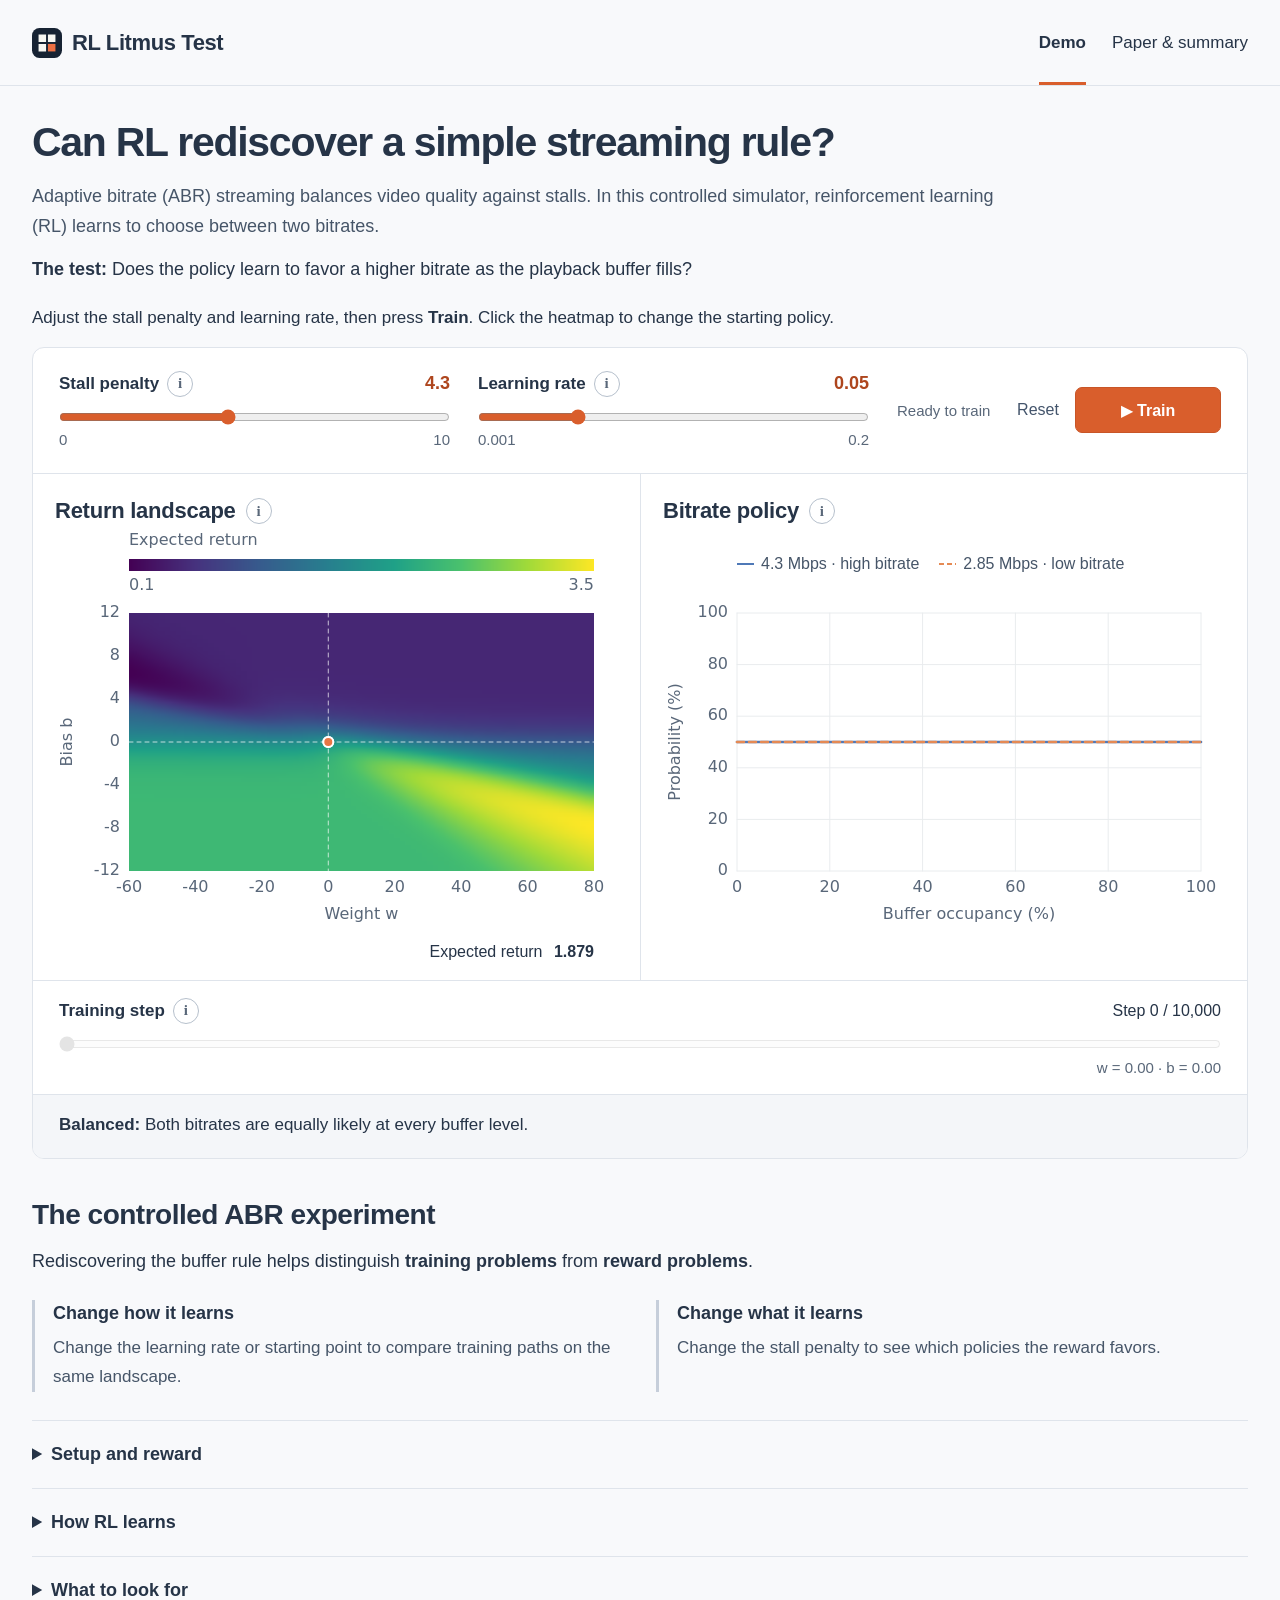
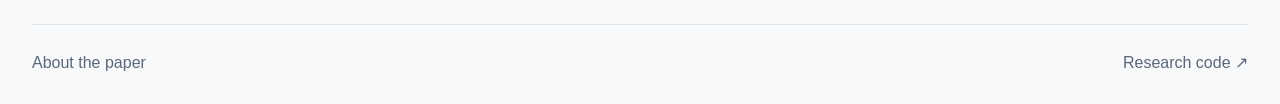
==== commit 3ebd088b: "Keep demo explanations and paper summary concise" ====
--- a/web/index.html
+++ b/web/index.html
@@ -14,13 +14,13 @@
 <body>
   <a class="skip" href="#experiment">Skip to the experiment</a>
   <header class="site-header">
-    <a class="brand" href="./"><img src="./favicon.svg" alt="" width="30" height="30">RL Litmus Test</a>
-    <nav class="site-nav" aria-label="Main navigation"><a href="./" aria-current="page">Demo</a><a href="./paper.html">Paper &amp; summary</a></nav>
+    <a class="brand" href="./?v=20261018-concise"><img src="./favicon.svg" alt="" width="30" height="30">RL Litmus Test</a>
+    <nav class="site-nav" aria-label="Main navigation"><a href="./?v=20261018-concise" aria-current="page">Demo</a><a href="./paper.html?v=20261018-concise">Paper &amp; summary</a></nav>
   </header>
   <main>
     <section class="intro" aria-labelledby="demo-title">
       <h1 id="demo-title">Can RL rediscover a simple streaming rule?</h1>
-      <p>Adaptive bitrate (ABR) streaming chooses video quality to balance picture quality and playback stalls. Here, reinforcement learning (RL) trains a policy to choose between two bitrates in a controlled simulator.</p>
+      <p>Adaptive bitrate (ABR) streaming balances video quality against stalls. In this controlled simulator, reinforcement learning (RL) learns to choose between two bitrates.</p>
       <p class="demo-question"><strong>The test:</strong> Does the policy learn to favor a higher bitrate as the playback buffer fills?</p>
     </section>
     <p class="start-guide">Adjust the stall penalty and learning rate, then press <strong>Train</strong>. Click the heatmap to change the starting policy.</p>
@@ -30,13 +30,13 @@
           <div class="setting-label"><label for="penalty">Stall penalty</label><button type="button" class="info-button" data-help="tip-penalty" aria-label="About stall penalty" aria-controls="tip-penalty" aria-expanded="false">i</button><output id="penalty-value" for="penalty">4.3</output></div>
           <input id="penalty" type="range" min="0" max="10" step="0.1" value="4.3" aria-describedby="tip-penalty">
           <div class="range-limits" aria-hidden="true"><span>0</span><span>10</span></div>
-          <div class="info-popover" id="tip-penalty" role="tooltip" hidden><p>How strongly the reward penalizes time spent waiting for video. A larger penalty makes avoiding stalls more valuable relative to picture quality. Changing it changes the return landscape and resets training.</p></div>
+          <div class="info-popover" id="tip-penalty" role="tooltip" hidden><p>The reward cost of playback stalls. Higher values favor avoiding stalls over picture quality. Changing it resets training.</p></div>
         </div>
         <div class="setting-control">
           <div class="setting-label"><label for="learning-rate">Learning rate</label><button type="button" class="info-button" data-help="tip-rate" aria-label="About learning rate" aria-controls="tip-rate" aria-expanded="false">i</button><output id="learning-rate-value" for="learning-rate">0.05</output></div>
           <input id="learning-rate" type="range" min="0.001" max="0.2" step="0.001" value="0.05" aria-describedby="tip-rate">
           <div class="range-limits" aria-hidden="true"><span>0.001</span><span>0.2</span></div>
-          <div class="info-popover" id="tip-rate" role="tooltip" hidden><p>Sets the scale of each training update. Larger steps can move faster but can also overshoot useful regions. Changing it resets training; the return landscape stays the same.</p></div>
+          <div class="info-popover" id="tip-rate" role="tooltip" hidden><p>The size of each policy update. Larger values can learn faster or overshoot. Changing it resets training.</p></div>
         </div>
         <div class="actions"><span class="run-status" id="run-status" role="status">Preparing…</span><button id="reset-button" class="reset-button" disabled>Reset</button><button id="train-button" class="train-button" disabled>Getting ready…</button></div>
       </div>
@@ -44,19 +44,19 @@
       <div class="plots">
         <section class="plot-panel" aria-labelledby="landscape-title">
           <div class="plot-heading"><h2 id="landscape-title">Return landscape</h2><button type="button" class="info-button" data-help="tip-landscape" aria-label="About the return landscape" aria-controls="tip-landscape" aria-expanded="false">i</button></div>
-          <div class="info-popover" id="tip-landscape" role="tooltip" hidden><p>Each point is a policy with weight <em>w</em> and bias <em>b</em>. Brighter colors mean higher expected total reward. The orange line traces training; the dot marks the selected step. Arrow keys move the starting point when the heatmap has keyboard focus.</p></div>
+          <div class="info-popover" id="tip-landscape" role="tooltip" hidden><p>Each point is a policy with weight <em>w</em> and bias <em>b</em>. Brighter means higher expected return. The orange line traces training; the dot marks the selected step.</p></div>
           <div class="map-wrap"><canvas id="landscape-chart" tabindex="0" role="img" aria-label="Expected return over policy weight and bias. Click to set the starting policy; arrow keys also move the starting point."></canvas><div class="map-loading" id="map-loading">Computing the landscape…</div></div>
           <div class="plot-footer"><span>Expected return <strong id="current-return">—</strong></span></div>
         </section>
         <section class="plot-panel" aria-labelledby="policy-title">
           <div class="plot-heading"><h2 id="policy-title">Bitrate policy</h2><button type="button" class="info-button" data-help="tip-policy" aria-label="About the bitrate policy" aria-controls="tip-policy" aria-expanded="false">i</button></div>
-          <div class="info-popover" id="tip-policy" role="tooltip" hidden><p>A policy is the rule for choosing the next chunk’s bitrate. These curves show each choice’s probability as the playback buffer fills. A full buffer holds 60 seconds of video. The buffer-based heuristic favors higher bitrate when more video is buffered.</p></div>
+          <div class="info-popover" id="tip-policy" role="tooltip" hidden><p>The probability of choosing each bitrate at the selected step. A full buffer holds 60 seconds of video.</p></div>
           <div class="policy-visual"><div class="legend" aria-label="Bitrate legend"><span><i class="high-line" aria-hidden="true"></i>4.3 Mbps · high bitrate</span><span><i class="low-line" aria-hidden="true"></i>2.85 Mbps · low bitrate</span></div><canvas id="policy-chart" role="img" aria-label="Probability of selecting either bitrate as the video buffer fills"></canvas></div>
         </section>
       </div>
       <div class="playback">
         <div class="playback-labels"><div class="label-with-info"><label for="timeline">Training step</label><button type="button" class="info-button" data-help="tip-timeline" aria-label="About the training timeline" aria-controls="tip-timeline" aria-expanded="false">i</button></div><output id="step-label" for="timeline">Step 0 / 10,000</output></div>
-        <div class="info-popover" id="tip-timeline" role="tooltip" hidden><p>Drag to revisit any recorded policy; this pauses training. Each run stops at 10,000 steps. Train again starts a fresh run. Reset returns to the chosen starting policy without training.</p></div>
+        <div class="info-popover" id="tip-timeline" role="tooltip" hidden><p>Drag to pause and inspect earlier steps. Each run ends at 10,000 steps; Train again starts fresh.</p></div>
         <input id="timeline" type="range" min="0" max="0" value="0" step="1" disabled aria-describedby="tip-timeline">
         <div class="playback-notes"><span id="parameters">w = 0.00 · b = 0.00</span></div>
       </div>
@@ -64,44 +64,40 @@
     </section>
 
     <section class="explanation" aria-labelledby="experiment-title">
-      <div class="explanation-intro"><h2 id="experiment-title">The controlled ABR experiment</h2><p>Rediscovering a familiar rule gives us a way to diagnose learning. If training misses it, compare <strong>what the reward favors</strong>, <strong>where training goes</strong>, and <strong>how the policy behaves</strong>.</p></div>
+      <div class="explanation-intro"><h2 id="experiment-title">The controlled ABR experiment</h2><p>Rediscovering the buffer rule helps distinguish <strong>training problems</strong> from <strong>reward problems</strong>.</p></div>
       <div class="comparison">
-        <div><h3>Change how it learns</h3><p>Keep the stall penalty fixed. Try a different learning rate or starting point: does training find a different policy on the same landscape?</p></div>
-        <div><h3>Change what it learns</h3><p>Lower the stall penalty, then train again. The landscape changes: does the reward now favor high bitrate even with little video buffered?</p></div>
+        <div><h3>Change how it learns</h3><p>Change the learning rate or starting point to compare training paths on the same landscape.</p></div>
+        <div><h3>Change what it learns</h3><p>Change the stall penalty to see which policies the reward favors.</p></div>
       </div>
       <details class="about" id="method-details">
-        <summary>The streaming setup and reward</summary>
+        <summary>Setup and reward</summary>
         <div class="details-body">
-          <p>Each episode streams <strong>8 chunks of 4 seconds</strong>, choosing either <strong>2.85 or 4.3 Mbps</strong> for each chunk. Downloading a chunk adds playable video to the buffer; playback drains it. If downloading takes longer than the available buffer, playback stalls. Buffer occupancy is shown from 0% to 100%, with 100% equal to 60 seconds.</p>
-          <p>The simulator uses <strong>7 constant-bandwidth network traces</strong>: 3, 3.5, 4, 4.5, 5, 5.5, and 6 Mbps. Holding these conditions fixed makes the relationship between rewards, training, and behavior easier to inspect.</p>
+          <p>Each episode has <strong>8 four-second chunks</strong>, two bitrates (<strong>2.85 and 4.3 Mbps</strong>), and a 60-second buffer. Playback stalls when buffered video runs out.</p>
+          <p><strong>Return</strong> is the expected total reward per episode, averaged across <strong>7 constant-bandwidth network traces</strong>: 3, 3.5, 4, 4.5, 5, 5.5, and 6 Mbps.</p>
           <p class="reward-formula" id="reward-formula"><span>Reward per chunk =</span> <span>bitrate / 4.3</span> <span>− stall penalty × stall seconds / 4</span></p>
-          <p>Higher bitrate earns more reward; stalling subtracts reward. Bitrate is in Mbps. The heatmap shows <strong>expected return</strong>: the sum of rewards over an episode, averaged across the seven traces. Within each trace, all possible bitrate sequences are weighted by their probabilities under the policy.</p>
         </div>
       </details>
       <details class="about" id="rl-details">
-        <summary>How reinforcement learning updates the policy</summary>
+        <summary>How RL learns</summary>
         <div class="details-body">
-          <p>The policy has two trainable parameters: weight <em>w</em> and bias <em>b</em>. Together they determine the probability of choosing high bitrate at each buffer level:</p>
+          <p>Two parameters, <em>w</em> and <em>b</em>, determine the bitrate probabilities:</p>
           <p class="math-line">P(high bitrate) = sigmoid(w × buffer seconds / 60 + b)</p>
-          <p>Each training step samples 16 streaming episodes. REINFORCE, a policy-gradient method, uses the rewards that follow each choice to estimate an update. There are no examples of the heuristic’s decisions to imitate.</p>
+          <p>REINFORCE updates the policy using rewards from 16 sampled episodes per step:</p>
           <p class="math-line" aria-label="The policy gradient estimate is the average, over sampled episodes and time steps, of future return times the gradient of the log action probability.">ĝ = average of G<sub>t</sub> ∇<sub>θ</sub> log π<sub>θ</sub>(a<sub>t</sub> | s<sub>t</sub>)</p>
-          <p>Here θ = (w, b), π is the policy, and G<sub>t</sub> is the total reward from step <em>t</em> onward. This is the core gradient estimate; the implementation also adds a small entropy bonus (0.01) to encourage exploration and uses Adam to update the parameters.</p>
-          <p><strong>Training is computed anew in your browser.</strong> The heatmap evaluates a grid of policies; it does not store their training paths. This small policy and short simulator make both computations fast. Every run has 10,000 updates and a fixed random seed, so identical settings and starting points reproduce the same trajectory.</p>
+          <p>θ = (w, b); π is the policy; G<sub>t</sub> is reward from step <em>t</em> onward. Updates use Adam with a small entropy bonus.</p>
+          <p><strong>Training runs anew in your browser.</strong> The heatmap shows evaluated policies, not saved training paths.</p>
         </div>
       </details>
       <details class="about" id="diagnosis-details">
-        <summary>What this litmus test can tell us</summary>
+        <summary>What to look for</summary>
         <div class="details-body">
-          <p><strong>Heuristic rediscovery is a diagnostic check.</strong> Before asking RL for a better controller, test whether it can recover a familiar one. The full paper asks for appropriate behavior, performance comparable to the heuristic, and reliability across runs.</p>
-          <p><strong>Optimization problem:</strong> a useful policy may exist, but training misses it. The landscape has ridges and plateaus; neither a small policy nor gradient ascent guarantees a good solution.</p>
-          <p><strong>Objective problem:</strong> training may successfully optimize a reward that favors the wrong behavior. Changing the learning rate cannot fix an incentive to ignore stalls.</p>
-          <p>The labels below the plots describe the selected policy’s preferences. <strong>Conservative</strong> and <strong>aggressive</strong> are descriptions, not automatic failures. Recovering a buffer-based pattern is useful evidence, but this demo does not compare performance against the paper’s heuristic baseline or test reliability across random seeds.</p>
-          <p>Training and evaluation use the same controlled traces. A successful run here does not establish performance on real networks. Read the <a href="./paper.html">paper and summary</a> for the broader method and experiments.</p>
+          <p><strong>Training problem:</strong> A useful policy exists, but training misses it.</p>
+          <p><strong>Reward problem:</strong> The objective favors unwanted behavior, such as high bitrate despite stalls.</p>
         </div>
       </details>
     </section>
   </main>
-  <footer><a href="./paper.html">About the paper</a><a href="https://github.com/illinois-nsai/Demystify_ML" target="_blank" rel="noreferrer">Research code ↗</a></footer>
+  <footer><a href="./paper.html?v=20261018-concise">About the paper</a><a href="https://github.com/illinois-nsai/Demystify_ML" target="_blank" rel="noreferrer">Research code ↗</a></footer>
   <noscript><p class="error">Please enable JavaScript to use the demo.</p></noscript>
 </body>
 </html>
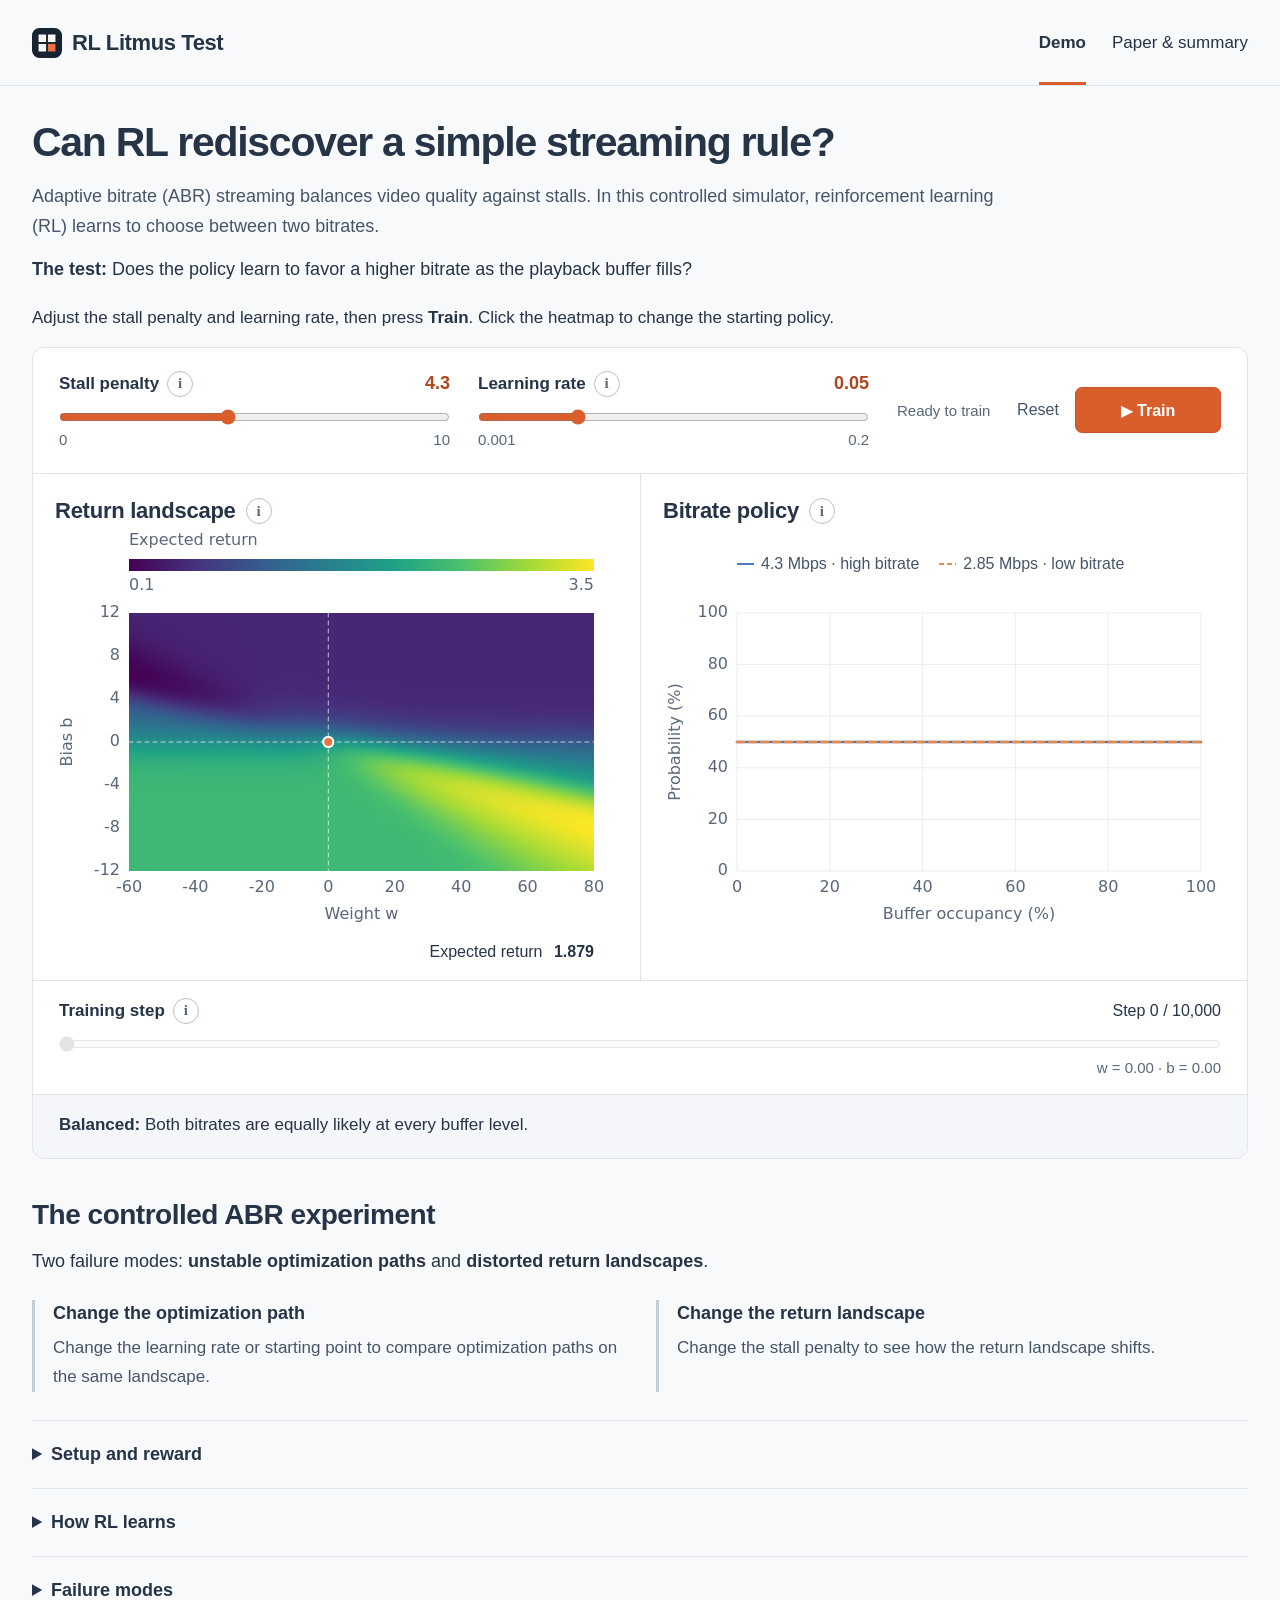
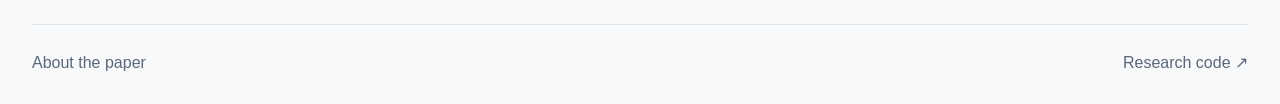
==== commit 779ce204: "Align demo terminology with the paper's failure modes" ====
--- a/web/index.html
+++ b/web/index.html
@@ -4,18 +4,18 @@
   <meta charset="utf-8">
   <meta name="viewport" content="width=device-width, initial-scale=1">
   <meta name="theme-color" content="#f8f9fb">
-  <meta name="description" content="Can reinforcement learning rediscover a familiar streaming rule? Train an ABR policy and inspect its reward, training path, and bitrate choices.">
+  <meta name="description" content="Can reinforcement learning rediscover a familiar streaming rule? Train an ABR policy and inspect its return landscape, optimization path, and bitrate choices.">
   <title>RL Litmus Test</title>
   <link rel="icon" href="./favicon.svg" type="image/svg+xml">
-  <link rel="stylesheet" href="./style.css?v=20261018-teaching">
-  <script type="module" src="./ui.js?v=20261018-teaching"></script>
-  <script type="module" src="./app.js?v=20261018-teaching"></script>
+  <link rel="stylesheet" href="./style.css?v=20261018-paperterms">
+  <script type="module" src="./ui.js?v=20261018-paperterms"></script>
+  <script type="module" src="./app.js?v=20261018-paperterms"></script>
 </head>
 <body>
   <a class="skip" href="#experiment">Skip to the experiment</a>
   <header class="site-header">
-    <a class="brand" href="./?v=20261018-concise"><img src="./favicon.svg" alt="" width="30" height="30">RL Litmus Test</a>
-    <nav class="site-nav" aria-label="Main navigation"><a href="./?v=20261018-concise" aria-current="page">Demo</a><a href="./paper.html?v=20261018-concise">Paper &amp; summary</a></nav>
+    <a class="brand" href="./?v=20261018-paperterms"><img src="./favicon.svg" alt="" width="30" height="30">RL Litmus Test</a>
+    <nav class="site-nav" aria-label="Main navigation"><a href="./?v=20261018-paperterms" aria-current="page">Demo</a><a href="./paper.html?v=20261018-paperterms">Paper &amp; summary</a></nav>
   </header>
   <main>
     <section class="intro" aria-labelledby="demo-title">
@@ -44,7 +44,7 @@
       <div class="plots">
         <section class="plot-panel" aria-labelledby="landscape-title">
           <div class="plot-heading"><h2 id="landscape-title">Return landscape</h2><button type="button" class="info-button" data-help="tip-landscape" aria-label="About the return landscape" aria-controls="tip-landscape" aria-expanded="false">i</button></div>
-          <div class="info-popover" id="tip-landscape" role="tooltip" hidden><p>Each point is a policy with weight <em>w</em> and bias <em>b</em>. Brighter means higher expected return. The orange line traces training; the dot marks the selected step.</p></div>
+          <div class="info-popover" id="tip-landscape" role="tooltip" hidden><p>Each point is a policy with weight <em>w</em> and bias <em>b</em>. Brighter means higher expected return. The orange line is the optimization path; the dot marks the selected step.</p></div>
           <div class="map-wrap"><canvas id="landscape-chart" tabindex="0" role="img" aria-label="Expected return over policy weight and bias. Click to set the starting policy; arrow keys also move the starting point."></canvas><div class="map-loading" id="map-loading">Computing the landscape…</div></div>
           <div class="plot-footer"><span>Expected return <strong id="current-return">—</strong></span></div>
         </section>
@@ -64,10 +64,10 @@
     </section>
 
     <section class="explanation" aria-labelledby="experiment-title">
-      <div class="explanation-intro"><h2 id="experiment-title">The controlled ABR experiment</h2><p>Rediscovering the buffer rule helps distinguish <strong>training problems</strong> from <strong>reward problems</strong>.</p></div>
+      <div class="explanation-intro"><h2 id="experiment-title">The controlled ABR experiment</h2><p>Two failure modes: <strong>unstable optimization paths</strong> and <strong>distorted return landscapes</strong>.</p></div>
       <div class="comparison">
-        <div><h3>Change how it learns</h3><p>Change the learning rate or starting point to compare training paths on the same landscape.</p></div>
-        <div><h3>Change what it learns</h3><p>Change the stall penalty to see which policies the reward favors.</p></div>
+        <div><h3>Change the optimization path</h3><p>Change the learning rate or starting point to compare optimization paths on the same landscape.</p></div>
+        <div><h3>Change the return landscape</h3><p>Change the stall penalty to see how the return landscape shifts.</p></div>
       </div>
       <details class="about" id="method-details">
         <summary>Setup and reward</summary>
@@ -80,24 +80,61 @@
       <details class="about" id="rl-details">
         <summary>How RL learns</summary>
         <div class="details-body">
-          <p>Two parameters, <em>w</em> and <em>b</em>, determine the bitrate probabilities:</p>
-          <p class="math-line">P(high bitrate) = sigmoid(w × buffer seconds / 60 + b)</p>
-          <p>REINFORCE updates the policy using rewards from 16 sampled episodes per step:</p>
-          <p class="math-line" aria-label="The policy gradient estimate is the average, over sampled episodes and time steps, of future return times the gradient of the log action probability.">ĝ = average of G<sub>t</sub> ∇<sub>θ</sub> log π<sub>θ</sub>(a<sub>t</sub> | s<sub>t</sub>)</p>
-          <p>θ = (w, b); π is the policy; G<sub>t</sub> is reward from step <em>t</em> onward. Updates use Adam with a small entropy bonus.</p>
+          <p>With parameters <math><mi>θ</mi><mo>=</mo><mo stretchy="false">(</mo><mi>w</mi><mo>,</mo><mi>b</mi><mo stretchy="false">)</mo></math>, buffer state <math><mi>s</mi><mo>=</mo><mi>B</mi><mo>/</mo><mn>60</mn></math> (<math><mi>B</mi></math> in seconds), and sigmoid <math><mi>σ</mi></math>:</p>
+          <div class="math-equation">
+            <math display="block" aria-label="The probability of high bitrate given buffer state s equals sigmoid of w s plus b.">
+              <msub><mi>π</mi><mi>θ</mi></msub><mo stretchy="false">(</mo><mtext>high</mtext><mo>∣</mo><mi>s</mi><mo stretchy="false">)</mo>
+              <mo>=</mo><mi>σ</mi><mo stretchy="false">(</mo><mi>w</mi><mi>s</mi><mo>+</mo><mi>b</mi><mo stretchy="false">)</mo>
+            </math>
+          </div>
+          <p>REINFORCE uses <math><mi>N</mi><mo>=</mo><mn>16</mn></math> episodes of <math><mi>T</mi><mo>=</mo><mn>8</mn></math> chunks to estimate the policy gradient:</p>
+          <div class="math-equation" id="policy-gradient-equation">
+            <math class="math-wide" display="block" aria-label="g hat of theta equals one over N T times the sum over episodes i from one to N and steps t from zero to T minus one of G t i times the theta gradient of log pi theta of action a t i given state s t i.">
+              <mover accent="true"><mi>g</mi><mo>^</mo></mover><mo stretchy="false">(</mo><mi>θ</mi><mo stretchy="false">)</mo><mo>=</mo>
+              <mfrac><mn>1</mn><mrow><mi>N</mi><mi>T</mi></mrow></mfrac>
+              <munderover><mo>∑</mo><mrow><mi>i</mi><mo>=</mo><mn>1</mn></mrow><mi>N</mi></munderover>
+              <munderover><mo>∑</mo><mrow><mi>t</mi><mo>=</mo><mn>0</mn></mrow><mrow><mi>T</mi><mo>−</mo><mn>1</mn></mrow></munderover>
+              <msubsup><mi>G</mi><mi>t</mi><mrow><mo stretchy="false">(</mo><mi>i</mi><mo stretchy="false">)</mo></mrow></msubsup>
+              <msub><mo>∇</mo><mi>θ</mi></msub><mspace width="0.17em"/><mi>log</mi><mspace width="0.17em"/>
+              <msub><mi>π</mi><mi>θ</mi></msub><mo stretchy="false">(</mo>
+              <msubsup><mi>a</mi><mi>t</mi><mrow><mo stretchy="false">(</mo><mi>i</mi><mo stretchy="false">)</mo></mrow></msubsup><mo>∣</mo>
+              <msubsup><mi>s</mi><mi>t</mi><mrow><mo stretchy="false">(</mo><mi>i</mi><mo stretchy="false">)</mo></mrow></msubsup><mo stretchy="false">)</mo>
+            </math>
+            <math class="math-narrow" display="block" aria-label="g hat of theta equals one over N T times the sum over episodes i from one to N and steps t from zero to T minus one of G t i times the theta gradient of log pi theta of action a t i given state s t i.">
+              <mtable columnalign="left" columnspacing="0" rowspacing="0.35em">
+                <mtr><mtd><mstyle displaystyle="true"><mover accent="true"><mi>g</mi><mo>^</mo></mover><mo stretchy="false">(</mo><mi>θ</mi><mo stretchy="false">)</mo><mo>=</mo>
+              <mfrac><mn>1</mn><mrow><mi>N</mi><mi>T</mi></mrow></mfrac>
+              <munderover><mo>∑</mo><mrow><mi>i</mi><mo>=</mo><mn>1</mn></mrow><mi>N</mi></munderover>
+              <munderover><mo>∑</mo><mrow><mi>t</mi><mo>=</mo><mn>0</mn></mrow><mrow><mi>T</mi><mo>−</mo><mn>1</mn></mrow></munderover>
+              <msubsup><mi>G</mi><mi>t</mi><mrow><mo stretchy="false">(</mo><mi>i</mi><mo stretchy="false">)</mo></mrow></msubsup></mstyle></mtd></mtr>
+                <mtr><mtd><mstyle displaystyle="true"><mspace width="1em"/><mo>×</mo><mspace width="0.17em"/><msub><mo>∇</mo><mi>θ</mi></msub><mspace width="0.17em"/><mi>log</mi><mspace width="0.17em"/>
+              <msub><mi>π</mi><mi>θ</mi></msub><mo stretchy="false">(</mo>
+              <msubsup><mi>a</mi><mi>t</mi><mrow><mo stretchy="false">(</mo><mi>i</mi><mo stretchy="false">)</mo></mrow></msubsup><mo>∣</mo>
+              <msubsup><mi>s</mi><mi>t</mi><mrow><mo stretchy="false">(</mo><mi>i</mi><mo stretchy="false">)</mo></mrow></msubsup><mo stretchy="false">)</mo></mstyle></mtd></mtr>
+              </mtable>
+            </math>
+          </div>
+          <div class="math-equation" id="return-to-go-equation">
+            <math display="block" aria-label="G t i equals the sum of chunk rewards r k i from k equals t through T minus one.">
+              <msubsup><mi>G</mi><mi>t</mi><mrow><mo stretchy="false">(</mo><mi>i</mi><mo stretchy="false">)</mo></mrow></msubsup><mo>=</mo>
+              <munderover><mo>∑</mo><mrow><mi>k</mi><mo>=</mo><mi>t</mi></mrow><mrow><mi>T</mi><mo>−</mo><mn>1</mn></mrow></munderover>
+              <msubsup><mi>r</mi><mi>k</mi><mrow><mo stretchy="false">(</mo><mi>i</mi><mo stretchy="false">)</mo></mrow></msubsup>
+            </math>
+          </div>
+          <p><math><msub><mi>a</mi><mi>t</mi></msub></math> is the bitrate choice; <math><msub><mi>r</mi><mi>t</mi></msub></math> is the chunk reward. Updates use Adam with a small entropy bonus.</p>
           <p><strong>Training runs anew in your browser.</strong> The heatmap shows evaluated policies, not saved training paths.</p>
         </div>
       </details>
       <details class="about" id="diagnosis-details">
-        <summary>What to look for</summary>
+        <summary>Failure modes</summary>
         <div class="details-body">
-          <p><strong>Training problem:</strong> A useful policy exists, but training misses it.</p>
-          <p><strong>Reward problem:</strong> The objective favors unwanted behavior, such as high bitrate despite stalls.</p>
+          <p><strong>F1: Unstable optimization paths.</strong> A high-return ridge exists, but optimization misses it.</p>
+          <p><strong>F2: Distorted return landscapes.</strong> Reward or trace changes shift the high-return region toward undesirable policies.</p>
         </div>
       </details>
     </section>
   </main>
-  <footer><a href="./paper.html?v=20261018-concise">About the paper</a><a href="https://github.com/illinois-nsai/Demystify_ML" target="_blank" rel="noreferrer">Research code ↗</a></footer>
+  <footer><a href="./paper.html?v=20261018-paperterms">About the paper</a><a href="https://github.com/illinois-nsai/Demystify_ML" target="_blank" rel="noreferrer">Research code ↗</a></footer>
   <noscript><p class="error">Please enable JavaScript to use the demo.</p></noscript>
 </body>
 </html>
--- a/web/style.css
+++ b/web/style.css
@@ -98,7 +98,11 @@
 .details-body p { margin: 0 0 16px; font-size: 17px; line-height: 1.8; }
 .details-body p:last-child { margin-bottom: 0; }
 .details-body a, .paper-article p a { text-decoration: underline; text-underline-offset: 4px; }
-.reward-formula, .math-line { background: #edf1f6; padding: 16px 18px; border-radius: 6px; color: #263447; overflow-wrap: anywhere; }
+.reward-formula { background: #edf1f6; padding: 16px 18px; border-radius: 6px; color: #263447; overflow-wrap: anywhere; }
+math { font-family: "STIX Two Math", "STIX Math", "Cambria Math", math; }
+.math-equation { margin: 18px 0; padding: 12px 0; overflow-x: auto; }
+.math-equation math { width: max-content; min-width: 100%; margin: 0; font-size: 24px; }
+.math-equation .math-narrow { display: none; }
 .reward-formula { display: flex; flex-wrap: wrap; gap: 0 .35em; font-weight: 550; }
 footer { display: flex; align-items: center; justify-content: space-between; gap: 20px; font-size: 16px; color: var(--muted); padding-top: 28px; padding-bottom: 32px; }
 .error { font-size: 16px; color: #954421; background: #fff0e9; border: 1px solid #f1cdbd; padding: 13px; margin: 16px 24px; border-radius: 6px; line-height: 1.6; }
@@ -142,6 +146,8 @@
   .legend { padding-left: 74px; }
 }
 @media (max-width: 540px) {
+  .math-equation .math-wide { display: none; }
+  .math-equation .math-narrow { display: block; }
   header, main, footer { padding-left: 18px; padding-right: 18px; }
   .site-header { flex-direction: column; align-items: flex-start; gap: 8px; }
   .brand { font-size: 21px; }
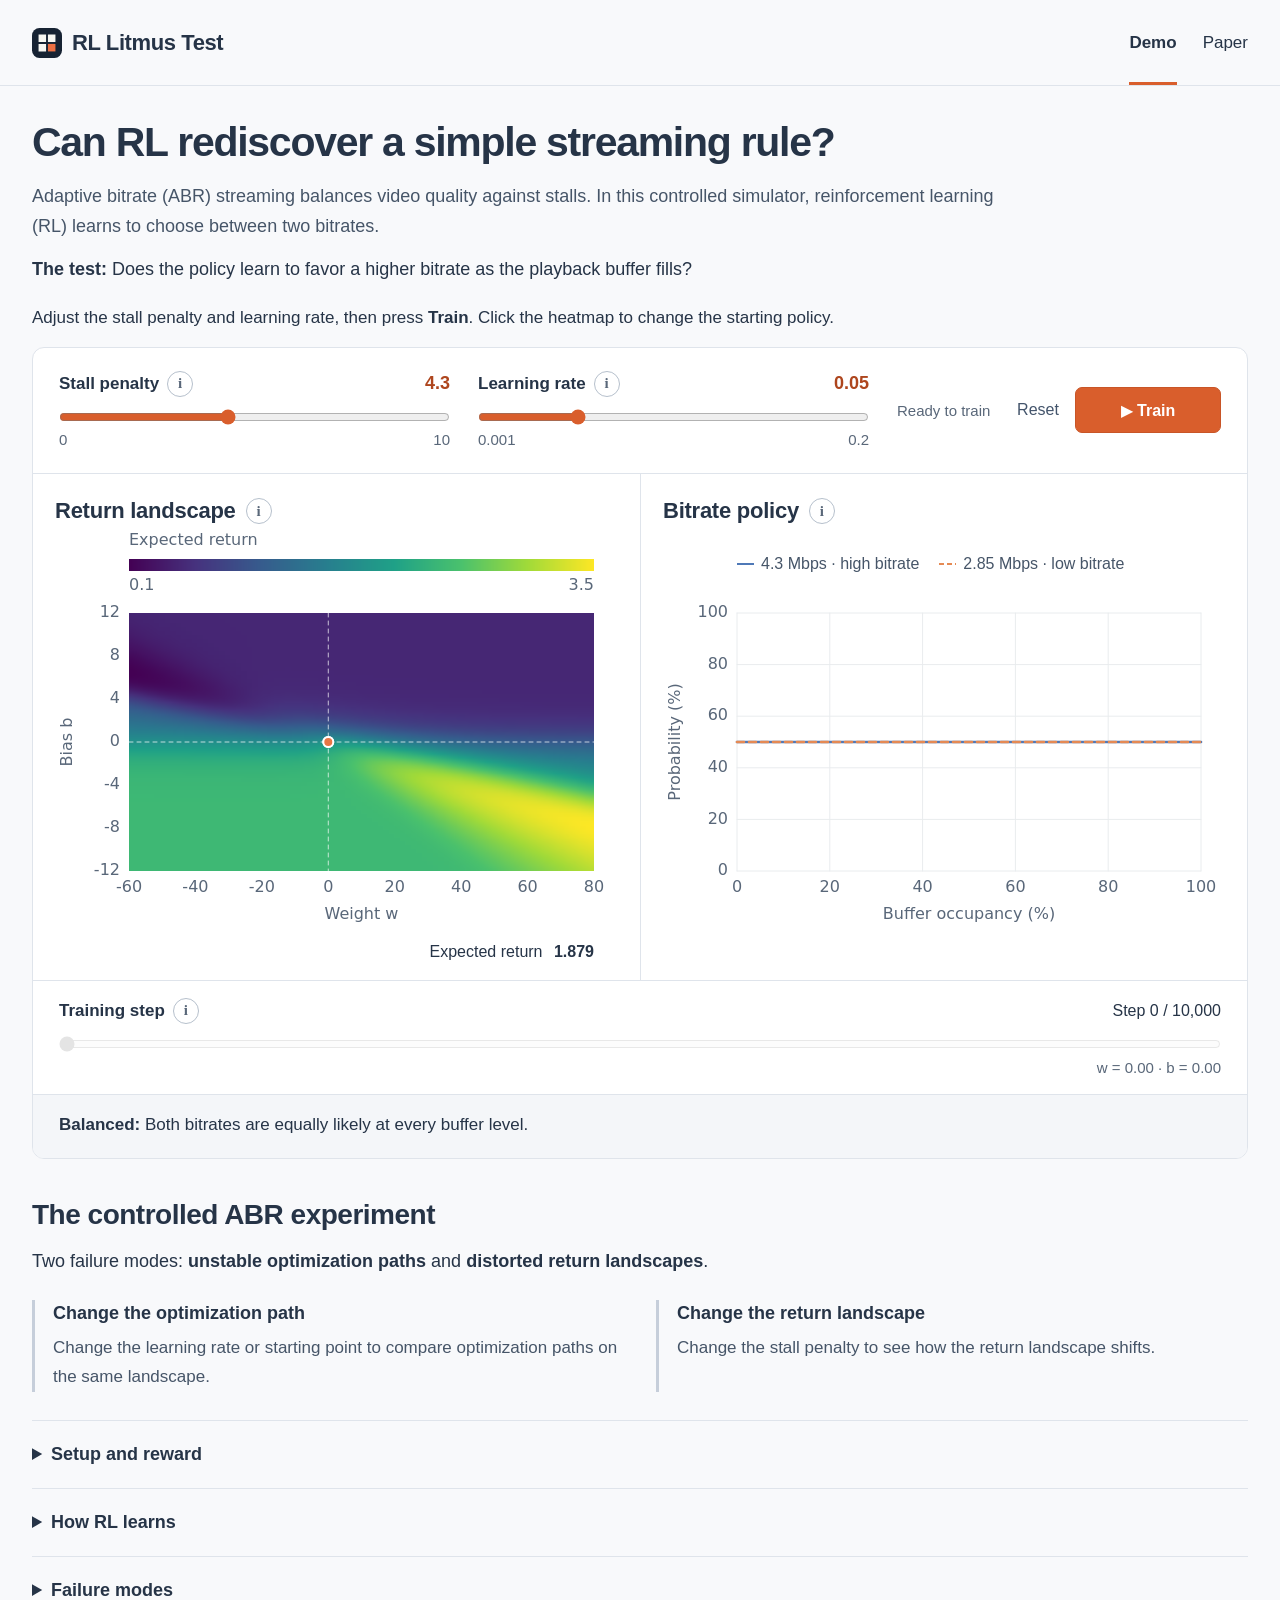
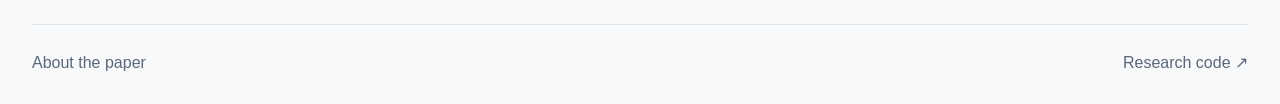
==== commit e5a4afb7: "Replace the paper summary with a shortened abstract" ====
--- a/web/index.html
+++ b/web/index.html
@@ -7,15 +7,15 @@
   <meta name="description" content="Can reinforcement learning rediscover a familiar streaming rule? Train an ABR policy and inspect its return landscape, optimization path, and bitrate choices.">
   <title>RL Litmus Test</title>
   <link rel="icon" href="./favicon.svg" type="image/svg+xml">
-  <link rel="stylesheet" href="./style.css?v=20261018-paperterms">
+  <link rel="stylesheet" href="./style.css?v=20261018-abstract">
   <script type="module" src="./ui.js?v=20261018-paperterms"></script>
   <script type="module" src="./app.js?v=20261018-paperterms"></script>
 </head>
 <body>
   <a class="skip" href="#experiment">Skip to the experiment</a>
   <header class="site-header">
-    <a class="brand" href="./?v=20261018-paperterms"><img src="./favicon.svg" alt="" width="30" height="30">RL Litmus Test</a>
-    <nav class="site-nav" aria-label="Main navigation"><a href="./?v=20261018-paperterms" aria-current="page">Demo</a><a href="./paper.html?v=20261018-paperterms">Paper &amp; summary</a></nav>
+    <a class="brand" href="./?v=20261018-abstract"><img src="./favicon.svg" alt="" width="30" height="30">RL Litmus Test</a>
+    <nav class="site-nav" aria-label="Main navigation"><a href="./?v=20261018-abstract" aria-current="page">Demo</a><a href="./paper.html?v=20261018-abstract">Paper</a></nav>
   </header>
   <main>
     <section class="intro" aria-labelledby="demo-title">
@@ -134,7 +134,7 @@
       </details>
     </section>
   </main>
-  <footer><a href="./paper.html?v=20261018-paperterms">About the paper</a><a href="https://github.com/illinois-nsai/Demystify_ML" target="_blank" rel="noreferrer">Research code ↗</a></footer>
+  <footer><a href="./paper.html?v=20261018-abstract">About the paper</a><a href="https://github.com/illinois-nsai/Demystify_ML" target="_blank" rel="noreferrer">Research code ↗</a></footer>
   <noscript><p class="error">Please enable JavaScript to use the demo.</p></noscript>
 </body>
 </html>
--- a/web/style.css
+++ b/web/style.css
@@ -116,7 +116,7 @@
 .paper-links > a:not(.primary-link) { text-decoration: underline; text-underline-offset: 4px; }
 .primary-link { display: inline-flex; align-items: center; justify-content: center; min-height: 46px; background: #263e5b; padding: 11px 18px; border-radius: 6px; color: white; font-size: 17px; text-decoration: none !important; }
 .primary-link:hover { background: #344f70; }
-.summary-label { border-top: 1px solid var(--border); padding-top: 28px; margin: 0 0 24px; font-size: 17px; color: #596779; }
+.paper-abstract { border-top: 1px solid var(--border); padding-top: 28px; }
 .paper-article section { margin-bottom: 30px; }
 .paper-article h2 { font-size: 25px; line-height: 1.4; letter-spacing: -.35px; margin: 0 0 13px; }
 .paper-article section p, .paper-article li { font-size: 18px; line-height: 1.8; margin: 0 0 14px; }
